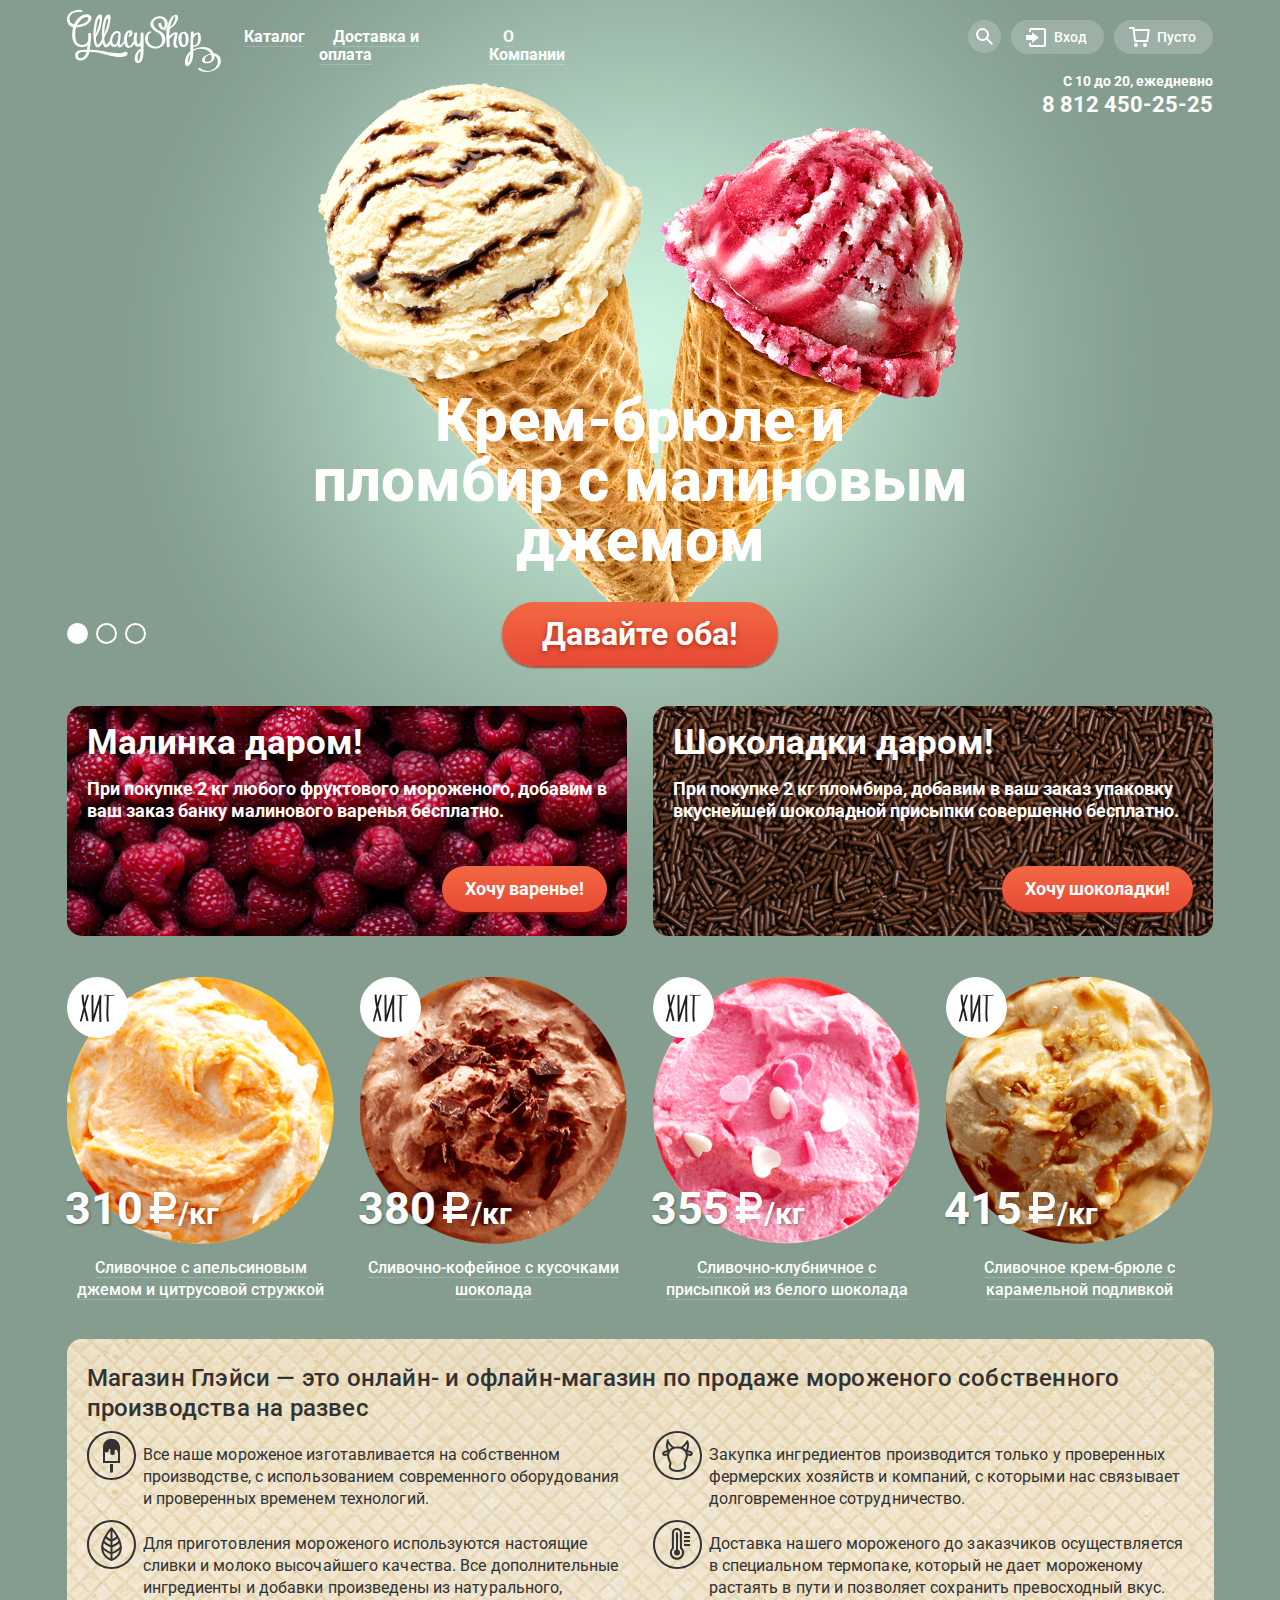
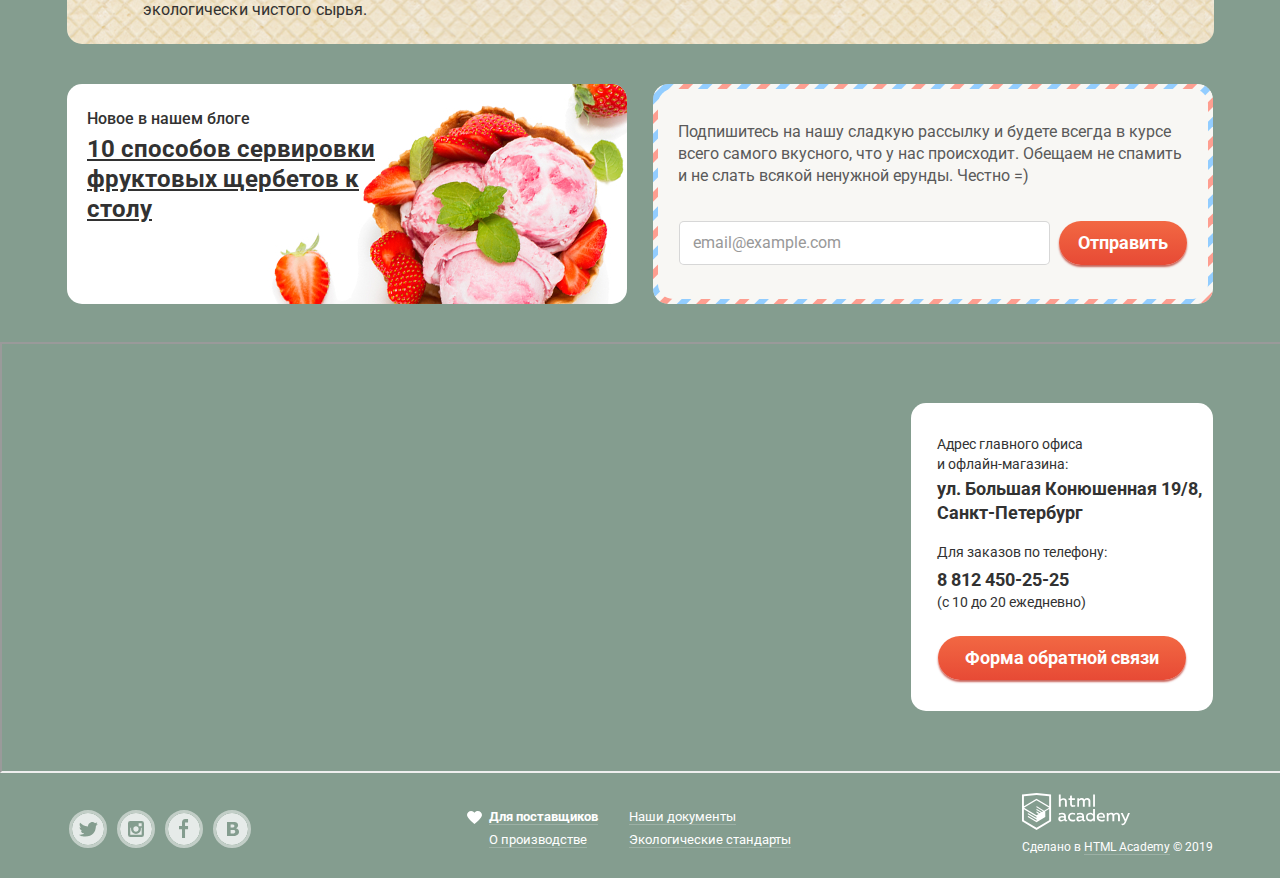
==== index.html @ 6ce92137 "Доработки" ====
<!DOCTYPE html>
<html lang="ru">

<head>
  <meta charset="utf-8">
  <title>HTML Academy: Глейси</title>
  <link href="https://fonts.googleapis.com/css?family=Roboto:400,500,700&display=swap&subset=cyrillic" rel="stylesheet">
  <link rel="stylesheet" href="css/normalize.css">
  <link rel="stylesheet" href="css/style.css">
</head>

<body>

  <div class="overlay visually-hidden"></div>

  <input class="visually-hidden" type="radio" id="product-1" name="toggle" checked>
  <input class="visually-hidden" type="radio" id="product-2" name="toggle">
  <input class="visually-hidden" type="radio" id="product-3" name="toggle">

  <div class="background-color-wrapper">
    <header class="header content-center">
      <nav class="navigation content-center">
        <div class="navigation-links-left">
          <a class="logo-link">
            <img src="img/svg/logo.svg" alt="Логотип магазина мороженого Глейси" class="logo" width="154" height="64">
          </a>
          <ul class="navigation-links">
            <li class="catalog-link">
              <a href="#" class="outer-navigation-link catalog-link-inner">Каталог</a>
              <ul class="dropdown-navigation">
                <li class="dropdown-navigation-link link-news"><a href="#">Новинки</a></li>
                <li class="dropdown-navigation-link"><a href="catalog.html">Сливочное</a></li>
                <li class="dropdown-navigation-link"><a href="#">Щербеты</a></li>
                <li class="dropdown-navigation-link"><a href="#">Фруктовый лед</a></li>
                <li class="dropdown-navigation-link"><a href="#">Мелорин</a></li>
              </ul>
            </li>
            <li>
              <a href="#" class="outer-navigation-link">Доставка и оплата</a>
            </li>
            <li>
              <a href="#" class="outer-navigation-link">О Компании</a>
            </li>
          </ul>
        </div>
        <div class="navigation-btns-right">
          <ul class="btns-right-list">
            <li class="navigation-btn-search">
              <a href="#" class="btn-search" aria-label="Поиск по сайту">
                <svg xmlns="http://www.w3.org/2000/svg" xmlns:xlink="http://www.w3.org/1999/xlink" width="17" height="17" viewBox="0 0 17 17"><path fill="#fff" d="M16.958 15.527L11.75 10.32A6.455 6.455 0 0 0 13 6.5 6.5 6.5 0 1 0 6.5 13a6.465 6.465 0 0 0 3.839-1.263l5.205 5.204 1.414-1.414zM6.5 11C4.019 11 2 8.981 2 6.5S4.019 2 6.5 2 11 4.019 11 6.5 8.981 11 6.5 11z"/></svg>
              </a>
              <!--  Форма поиска по сайту  -->
              <form action="#" method="get" class="search-form">
                <label class="visually-hidden" for="search">Форма поиска</label>
                <input class="input" type="search" name="search-input" id="search" placeholder="Крем-брюле">
              </form>
            </li>
            <li class="navigation-btn-login">
              <a href="#" class="btn-login">
                <svg xmlns="http://www.w3.org/2000/svg" xmlns:xlink="http://www.w3.org/1999/xlink" width="21" height="19" viewBox="0 0 21 19"><g fill="#000"><path d="M6 14.875L12.917 9.5 6 4.125v2.917H-.042v4.917H6z"/><path d="M18 0H5C3.9 0 3 .9 3 2v2h2V2h13v15H5v-2H3v2c0 1.1.9 2 2 2h13c1.1 0 2-.9 2-2V2c0-1.1-.9-2-2-2z"/></g></svg>
                Вход
              </a>
              <!--  Форма входа на сайт  -->
              <form action="#" method="post" class="login-form">
                <label class="visually-hidden" for="login">Логин</label>
                <input class="input" type="email" name="login-input" id="login" placeholder="email@example.com">
                <label class="visually-hidden" for="password">Пароль</label>
                <input class="input" type="password" name="password-input" id="password" placeholder="••••••••">
                <button type="submit" name="button" class="login-btn orange-btn">Войти</button>
                <p class="login-help-links">
                  <a href="#" class="login-link-underline">Забыли пароль?</a>
                  <a href="#" class="login-link-underline">Новая регистрация</a>
                </p>
              </form>
            </li>
            <li class="navigation-btn-basket">
              <a href="#" class="btn-basket" aria-label="Корзина">
                <svg class="basket-icon-empty" xmlns="http://www.w3.org/2000/svg" width="21" height="20" viewBox="0 0 21 20"><g fill="#FFF"><path d="M5.657 2.031L5.422 0H0v2h3.64l1.5 13h13.988l1.699-12.969H5.657zM17.372 13H6.922L5.888 4.031h12.66L17.372 13z"/><circle cx="6.984" cy="18" r="2"/><circle cx="15.984" cy="18" r="2"/></g></svg>
                <span class="basket-empty">Пусто</span>
              </a>
            </li>
          </ul>
        </div>
      </nav>

      <address class="contact-information">
        <span class="work-time">С 10 до 20, ежедневно</span>
        8 812 450-25-25
      </address>
    </header>

    <main>
      <section class="slider-wrapper content-center">
        <h1 class="visually-hidden">Магазин мороженого Глейси</h1>
        <div class="slider">
          <div class="slider-controls">
           <label class="slider-control" for="product-1">Первый</label>
           <label class="slider-control" for="product-2">Второй</label>
           <label class="slider-control" for="product-3">Третий</label>
         </div>
           <ul class="slider-list">
             <li class="slider-item slide" id="slide1">
               <h3 class="icecream-slide-title">
                 Крем-брюле и пломбир с малиновым джемом
               </h3>
               <a class="orange-btn btn-buy" href="#">Давайте оба!</a>
             </li>
             <li class="slider-item slide" id="slide2">
               <h3 class="icecream-slide-title">
                 Шоколадный пломбир и лимонный сорбет
               </h3>
               <a class="orange-btn btn-buy" href="#">Давайте оба!</a>
             </li>
             <li class="slider-item slide" id="slide3">
               <h3 class="icecream-slide-title">
                 Пломбир с помадкой и клубничный щербет
               </h3>
               <a class="orange-btn btn-buy" href="#">Давайте оба!</a>
             </li>
           </ul>
         </div>
      </section>

      <section class="actions content-center">
        <div class="left-action action">
          <h2>Малинка даром!</h2>
          <p>При покупке 2 кг любого фруктового мороженого,
            добавим в ваш заказ банку малинового варенья бесплатно.
          </p>
          <a href="#" class="action-btn orange-btn">Хочу варенье!</a>
        </div>
        <div class="right-action action">
          <h2>Шоколадки даром!</h2>
          <p>При покупке 2 кг пломбира, добавим в ваш заказ упаковку вкуснейшей
            шоколадной присыпки совершенно бесплатно.</p>
          <a href="#" class="action-btn orange-btn">Хочу шоколадки!</a>
        </div>
      </section>

      <section class="hits content-center">
        <ul class="icecream-list">
          <li class="icecream-item hit-item">
            <img class="icecream-img" src="img/icecream/ic_orange.png" alt="Сливочное с апельсиновым джемом" width="267" height="267">
            <p class="price-big">310<span class="weight-small">/кг</span></p>
            <h3 class="icecream-list-title">
              <a href="#" class="link-underline icecream-title">Сливочное с апельсиновым джемом и цитрусовой стружкой</a>
            </h3>
            <div class="icecream-background">
              <a href="#" class="fast-look-btn orange-btn">Быстрый просмотр</a>
            </div>
          </li>
          <li class="icecream-item hit-item">
            <img class="icecream-img" src="img/icecream/ic_coffee.png" alt="Сливочно-кофейное" width="267" height="267">
            <p class="price-big">380<span class="weight-small">/кг</span></p>
            <h3 class="icecream-list-title">
              <a href="#" class="link-underline">Сливочно-кофейное с кусочками шоколада</a>
            </h3>
            <div class="icecream-background">
              <a href="#" class="fast-look-btn orange-btn">Быстрый просмотр</a>
            </div>
          </li>
          <li class="icecream-item hit-item">
            <img class="icecream-img" src="img/icecream/ic_strawberry.png" alt="Сливочно-клубничное" width="267" height="267">
            <p class="price-big">355<span class="weight-small">/кг</span></p>
            <h3 class="icecream-list-title">
              <a href="#" class="link-underline">Сливочно-клубничное с присыпкой из белого шоколада</a>
            </h3>
            <div class="icecream-background">
              <a href="#" class="fast-look-btn orange-btn">Быстрый просмотр</a>
            </div>
          </li>
          <li class="icecream-item hit-item">
            <img class="icecream-img" src="img/icecream/ic_caramel.png" alt="Сливочное крем-брюле" width="267" height="267">
            <p class="price-big">415<span class="weight-small">/кг</span></p>
            <h3 class="icecream-list-title">
              <a href="#" class="link-underline">Сливочное крем-брюле с карамельной подливкой</a>
            </h3>
            <div class="icecream-background">
              <a href="#" class="fast-look-btn orange-btn">Быстрый просмотр</a>
            </div>
          </li>
        </ul>
      </section>

      <section class="advantages content-center">
        <h2>Магазин Глэйси — это онлайн- и офлайн-магазин по
          продаже мороженого собственного производства на развес</h2>
        <ul class="advantages-list">
          <li class="advantage-icecream">Все наше мороженое изготавливается на собственном производстве, с использованием
            современного оборудования и проверенных временем технологий.</li>
          <li class="advantage-nature">Для приготовления мороженого используются настоящие сливки и молоко высочайшего качества.
            Все дополнительные ингредиенты и добавки произведены из натурального, экологически чистого сырья. </li>
          <li class="advantage-farm">Закупка ингредиентов производится только у проверенных фермерских хозяйств и компаний,
            с которыми нас связывает долговременное сотрудничество.</li>
          <li class="advantage-temperature">Доставка нашего мороженого до заказчиков осуществляется в специальном термопаке,
            который не дает мороженому растаять в пути и позволяет сохранить превосходный вкус.</li>
        </ul>
      </section>

      <div class="article-and-subscription content-center">
        <article class="article-new">
          <h2>Новое в нашем блоге</h2>
          <a href="#">10 способов сервировки фруктовых щербетов к столу</a>
        </article>

        <div class="subscription">
          <div class="subscription-wrapper">
            <p class="subscription-title">Подпишитесь на нашу сладкую рассылку и будете всегда в курсе всего самого вкусного, что у нас происходит.
              Обещаем не спамить и не слать всякой ненужной ерунды. Честно =) </p>
            <form action="#" method="post" class="subscription-form">
              <p class="subscription-input-wrapper">
                <label class="visually-hidden" for="email">Электронная почта</label>
                <input class="input" type="email" name="email-input input" id="email" placeholder="email@example.com">
                <button name="button" type="submit" class="subscription-btn orange-btn">Отправить</button>
              </p>
            </form>
          </div>
        </div>
      </div>
      <section class="map">
        <h2 class="visually-hidden">Как до нас добраться</h2>
        <div class="map-information-container content-center">
          <div class="map-information-wrapper">
            <address class="map-information">
              <span class="information-small information information-adress-title">Адрес главного офиса и офлайн-магазина:</span>
              <span class="information-bold information information-adress">ул. Большая Конюшенная 19/8, Санкт-Петербург</span>
              <span class="information-small information information-tel-title">Для заказов по телефону:</span>
              <a href="tel:88124502525" class="information-bold information information-tel">8 812 450-25-25</a>
              <span class="information-small information information-time">(с 10 до 20 ежедневно)</span>
            </address>
            <a href="#" class="information-btn orange-btn">Форма обратной связи</a>
          </div>
        </div>
        <iframe class="yandex-map" src="https://yandex.ru/map-widget/v1/?um=constructor%3A80ac807979028182354029e43ac6c493e7bceb0fe5118b085505ba30254212d0&amp;source=constructor"></iframe>
      </section>
    </main>

    <footer class="content-center footer main-footer">
    <ul class="social-links">
      <li class="social-link-item">
        <a href="#" class="social-item" aria-label="Глейси в Твиттер">
        <svg xmlns="http://www.w3.org/2000/svg" width="32" height="32" viewBox="0 0 32 32"><path fill="#FFF" d="M16 0C7.164 0 0 7.164 0 16c0 8.837 7.164 16 16 16 8.837 0 16-7.163 16-16 0-8.836-7.163-16-16-16zm7.944 12.809c-.251 6.516-3.463 10.832-10.992 10.702h-.486c-.447 0-4.543-.443-5.344-1.823 2.479.19 4.247-.406 5.12-1.136-1.048-.289-2.923-.461-3.251-2.848.384.104.618.221 1.299.113-1.307-.824-2.758-1.519-2.679-3.643.311.317 1.164.518 1.46.457-.768-.233-2.149-3.244-.974-4.781 1.984 1.79 4.075 3.482 7.804 3.643.227-2.214 1.24-3.699 3.168-4.325 1.84-.479 3.255.26 3.901 1.138.737-.224 1.453-.466 2.193-.685-.004.833-.569 1.463-.935 1.709.747.165 1.423-.475 1.423-.475-.184.963-1.094 1.725-1.707 1.954z"/></svg>
      </a>
    </li>
      <li class="social-link-item">
        <a href="#" aria-label="Глейси в Инстаграм">
        <svg xmlns="http://www.w3.org/2000/svg" width="32" height="32" viewBox="0 0 32 32"><g fill="#FFF"><path d="M20.916 16a4.938 4.938 0 1 1-9.877 0c0-.394.051-.773.138-1.14h-.897v6.838h11.396V14.86h-.897c.086.367.137.746.137 1.14z"/><path d="M15.978 18.659c1.466 0 2.659-1.193 2.659-2.659s-1.193-2.659-2.659-2.659c-1.466 0-2.659 1.193-2.659 2.659s1.192 2.659 2.659 2.659zM18.637 10.302h3.039v3.039h-3.039z"/><path d="M16 0C7.164 0 0 7.164 0 16c0 8.837 7.164 16 16 16 8.837 0 16-7.163 16-16 0-8.836-7.163-16-16-16zm7.955 21.698a2.285 2.285 0 0 1-2.279 2.279H10.279A2.285 2.285 0 0 1 8 21.698V10.302a2.286 2.286 0 0 1 2.279-2.279h11.396a2.286 2.286 0 0 1 2.279 2.279v11.396z"/></g></svg>
      </a>
    </li>
      <li class="social-link-item">
        <a href="#" aria-label="Глейси в Фейсбук">
        <svg xmlns="http://www.w3.org/2000/svg" width="32" height="32" viewBox="0 0 32 32"><path fill="#FFF" d="M16 0C7.164 0 0 7.163 0 16s7.164 16 16 16c8.837 0 16-7.164 16-16S24.837 0 16 0zm4.062 9.455h-3.021v3.444h3.021v3.445h-3.021v8.61H14.02v-8.61H11v-3.445h3.021V9.455c0-1.902 1.353-3.445 3.021-3.445h3.021v3.445z"/></svg>
      </a>
    </li>
      <li class="social-link-item">
        <a href="#" aria-label="Глейси во Вконтакте">
        <svg xmlns="http://www.w3.org/2000/svg" width="32" height="32" viewBox="0 0 32 32"><g fill="#FFF"><path d="M16.637 14.495c.402-.019.719-.082.951-.188.326-.145.54-.33.641-.559.101-.229.15-.496.15-.797 0-.232-.058-.465-.174-.697-.116-.232-.322-.405-.617-.517-.264-.1-.592-.155-.984-.165a76.242 76.242 0 0 0-1.652-.014h-.339v2.965h.565c.571 0 1.057-.009 1.459-.028zM18.118 17.084c-.282-.081-.672-.125-1.166-.132a127.97 127.97 0 0 0-1.55-.009h-.79v3.493h.264c1.014 0 1.74-.003 2.18-.009a3.2 3.2 0 0 0 1.212-.245c.377-.157.633-.364.774-.625s.214-.562.214-.9c0-.446-.088-.788-.261-1.03-.17-.241-.464-.423-.877-.543z"/><path d="M16 0C7.164 0 0 7.164 0 16c0 8.837 7.164 16 16 16 8.837 0 16-7.163 16-16 0-8.836-7.163-16-16-16zm6.602 20.531a3.73 3.73 0 0 1-1.124 1.327c-.552.415-1.161.71-1.823.886s-1.501.264-2.519.264h-6.121V8.987h5.443c1.13 0 1.957.038 2.48.113a5.126 5.126 0 0 1 1.561.5c.533.27.929.632 1.189 1.087.26.455.392.975.392 1.558 0 .678-.179 1.278-.536 1.795-.358.518-.863.92-1.517 1.208v.075c.917.182 1.642.559 2.179 1.13.537.571.807 1.325.807 2.261 0 .678-.138 1.283-.411 1.817z"/></g></svg>
      </a>
    </li>
    </ul>
    <div class="important-links">
      <ul class="important-links-left">
        <li class="heart">
          <a href="#" class="link-bold link-underline">Для поставщиков</a>
        </li>
        <li>
          <a href="#" class="link-underline">О производстве</a>
        </li>
      </ul>
      <ul class="important-links-right">
        <li>
          <a href="#" class="link-underline">Наши документы</a>
        </li>
        <li>
          <a href="#" class="link-underline">Экологические стандарты</a>
        </li>
      </ul>
    </div>
    <p class="copiright">
      <a href="https://htmlacademy.ru/intensive/htmlcss" aria-label="Интенсив HTML и CSS, уровень 1">
        <svg class="htmlacademy-logo" id="Layer_1" data-name="Layer 1" width="108" height="39" xmlns="http://www.w3.org/2000/svg" viewBox="0 0 108.08 36.85"><title>logo-htmlacademy-small1</title><path d="M44.61,26.88a2,2,0,0,0,.55-0.1v1.33a3.25,3.25,0,0,1-1.18.21,1.67,1.67,0,0,1-1.67-1,4.84,4.84,0,0,1-3.14,1.08c-1.51,0-2.91-.83-2.91-2.55,0-2.13,2-2.79,3.71-2.79a11.08,11.08,0,0,1,2.17.25v-0.3c0-1-.76-1.77-2.19-1.77a7.42,7.42,0,0,0-3,.64v-1.7a10.21,10.21,0,0,1,3.19-.55c2.36,0,3.81,1.12,3.81,3.65v3a0.54,0.54,0,0,0,.49.59h0.17Zm-6.44-1.13A1.35,1.35,0,0,0,39.63,27h0.11a3.39,3.39,0,0,0,2.41-1V24.58a9.72,9.72,0,0,0-1.81-.21c-1,0-2.16.33-2.16,1.38h0Zm12.36-6.11a5,5,0,0,1,2.57.64V22a4.08,4.08,0,0,0-2.3-.7,2.75,2.75,0,1,0,0,5.49,5,5,0,0,0,2.43-.64v1.71a6.27,6.27,0,0,1-2.76.57A4.21,4.21,0,0,1,46,24.51q0-.21,0-0.41a4.32,4.32,0,0,1,4.18-4.46h0.38Zm12.17,7.24a2,2,0,0,0,.55-0.1v1.33a3.25,3.25,0,0,1-1.18.21,1.67,1.67,0,0,1-1.67-1,4.84,4.84,0,0,1-3.14,1.08c-1.51,0-2.91-.83-2.91-2.55,0-2.13,2-2.79,3.71-2.79a11.08,11.08,0,0,1,2.17.25v-0.3c0-1-.76-1.77-2.19-1.77a7.42,7.42,0,0,0-3,.64v-1.7a10.21,10.21,0,0,1,3.19-.55c2.36,0,3.81,1.12,3.81,3.65v3a0.54,0.54,0,0,0,.49.59h0.17Zm-6.44-1.13A1.35,1.35,0,0,0,57.73,27h0.11a3.39,3.39,0,0,0,2.41-1V24.58a9.72,9.72,0,0,0-1.81-.21c-1.06,0-2.16.33-2.16,1.38h0ZM73,16V28.2H71.35V26.88a3.88,3.88,0,0,1-3.19,1.54,4.4,4.4,0,0,1,0-8.78,3.81,3.81,0,0,1,3,1.3V16H73Zm-4.53,5.22a2.76,2.76,0,1,0,0,5.52A2.86,2.86,0,0,0,71.15,25V23A2.91,2.91,0,0,0,68.49,21.27ZM79,19.64c3.31,0,4.46,2.68,3.92,5.09H76.7c0.21,1.5,1.67,2.11,3.19,2.11a6.11,6.11,0,0,0,2.64-.59v1.6a7.14,7.14,0,0,1-3,.57C77,28.42,74.78,27,74.78,24a4.18,4.18,0,0,1,4-4.39H79Zm0.09,1.54a2.28,2.28,0,0,0-2.44,2.1v0.06H81.3A2,2,0,0,0,79.13,21.18Zm5.73,7V19.87h1.65v1a3.81,3.81,0,0,1,2.78-1.27A2.86,2.86,0,0,1,91.89,21a4.12,4.12,0,0,1,2.91-1.33A3.06,3.06,0,0,1,98,23V28.2h-1.9V23.05a1.59,1.59,0,0,0-1.42-1.75H94.42a2.8,2.8,0,0,0-2.07,1.12V28.2h-1.9V23.05A1.59,1.59,0,0,0,89,21.31H88.8a3,3,0,0,0-2.21,1.29v5.63H84.86Zm21.31-8.33h1.9l-3.91,9.46c-0.9,2.17-2.09,2.86-3.35,2.86a4.76,4.76,0,0,1-1.1-.14V30.46a2.86,2.86,0,0,0,.85.12c0.9,0,1.58-.64,2.07-1.9l0.17-.42-4-8.4h2l2.86,6.29ZM38.73,1.46V6.22a3.81,3.81,0,0,1,2.7-1.14,3.25,3.25,0,0,1,3.44,3.4v5.15H43V8.72a1.81,1.81,0,0,0-1.61-2h-0.3a2.93,2.93,0,0,0-2.32,1.39v5.52h-1.9V1.46h1.9ZM49.94,2.31v3h3V6.91h-3v3.81c0,1.1.5,1.46,1.58,1.46a4.49,4.49,0,0,0,1.69-.33v1.6A6.8,6.8,0,0,1,51,13.8a2.55,2.55,0,0,1-2.86-2.74V6.89H46.58V5.26h1.5V2.74Zm5.4,11.31V5.28H57v1A3.81,3.81,0,0,1,59.77,5a2.86,2.86,0,0,1,2.6,1.33A4.12,4.12,0,0,1,65.28,5,3.06,3.06,0,0,1,68.44,8.4v5.21h-1.9V8.46a1.59,1.59,0,0,0-1.42-1.75H64.89a2.8,2.8,0,0,0-2.07,1.12v5.78h-1.9V8.46A1.59,1.59,0,0,0,59.5,6.71H59.27A3,3,0,0,0,57.06,8v5.63H55.34ZM71.17,1.45H73V13.6H71.17V1.45ZM14.71,0H14.55L0,1.54V28.21l14.55,8.66,14.55-8.66V1.54Zm12.5,27.1L14.55,34.64,1.9,27.12V16.18l12.59,7.5V25L5.86,19.9v1.31l8.68,5.21v1.39L5.87,22.65V24l8.68,5.21,8.75-5.24V18.31L27.2,16V27.12Zm0-12.53-3.48,2-1.6,1L14.51,13v1.31L21,18.23H21l-0.14.09-1,.54-5.37-3.2V17l4.24,2.52-1,.67-3.2-1.9v1.31l2.1,1.24L14.5,22.1,2,14.65,14.51,7.11Zm0-1.32L14.49,5.76,1.91,13.25v-10L14.56,1.92,27.21,3.25v10h0Z" transform="translate(0 -0.02)" fill="#fff"/></svg>
      </a>
      <b class="copiright-text">Сделано в <a href="https://htmlacademy.ru/intensive/htmlcss" class="link-underline">HTML Academy</a> © 2019</b>
    </p>
  </footer>
    <form action="#" method="post" class="feedback-form visually-hidden">
    <b class="feedback-title">Мы обязательно вам ответим!</b>
    <button type="button" name="button" class="close-btn feedback-close-btn">
      <svg xmlns="http://www.w3.org/2000/svg" width="18" height="17" viewBox="0 0 18 17"><path fill="#231F20" d="M17.454 1.46L16.04.046 9 7.086 1.96.046.546 1.46l7.04 7.04-7.04 7.04 1.414 1.414L9 9.914l7.04 7.04 1.414-1.414-7.04-7.04z"/></svg>
    </button>
    <p class="feedback-name">
      <label for="name-last-name" class="visually-hidden">Имя и Фамилия</label>
      <input type="text" name="name-last-name-input" id="name-last-name" placeholder="Имя Фамилия">
    </p>
    <p class="feedback-email">
      <label for="email-comment" class="visually-hidden">Электронная почта</label>
      <input type="email" name="email-comment-input" id="email-comment" placeholder="email@example.com">
    </p>
    <p class="feedback-comment">
      <label class="visually-hidden" for="comment">Ваш отзыв</label>
      <textarea name="comment-input" id="comment" placeholder="В свободной форме"></textarea>
    </p>
    <button type="submit" name="button" class="feedback-btn orange-btn">Отправить</button>
  </form>
</div>

  <script src="js/script.js"></script>
</body>

</html>
---- css/style.css ----
@-webkit-keyframes show-form {
  0% {
    -webkit-transform: translateY(-2000px);
            transform: translateY(-2000px);
  }

  70% {
    -webkit-transform: translateY(30px) scale(0.5);
            transform: translateY(30px) scale(0.5);
  }

  90% {
    -webkit-transform: translateY(-10px) scale(0.9);
            transform: translateY(-10px) scale(0.9);
  }

  100% {
    -webkit-transform: translateY(0) scale(1);
            transform: translateY(0) scale(1);
  }
}

@keyframes show-form {
  0% {
    -webkit-transform: translateY(-2000px);
            transform: translateY(-2000px);
  }

  70% {
    -webkit-transform: translateY(30px) scale(0.5);
            transform: translateY(30px) scale(0.5);
  }

  90% {
    -webkit-transform: translateY(-10px) scale(0.9);
            transform: translateY(-10px) scale(0.9);
  }

  100% {
    -webkit-transform: translateY(0) scale(1);
            transform: translateY(0) scale(1);
  }
}

@-webkit-keyframes shake {
  0%,
  100% {
    -webkit-transform: translateX(0);
            transform: translateX(0);
  }

  10%,
  30%,
  50%,
  70%,
  90% {
    -webkit-transform: translateX(-10px);
            transform: translateX(-10px);
  }

  20%,
  40%,
  60%,
  80% {
    -webkit-transform: translateX(10px);
            transform: translateX(10px);
  }
}

@keyframes shake {
  0%,
  100% {
    -webkit-transform: translateX(0);
            transform: translateX(0);
  }

  10%,
  30%,
  50%,
  70%,
  90% {
    -webkit-transform: translateX(-10px);
            transform: translateX(-10px);
  }

  20%,
  40%,
  60%,
  80% {
    -webkit-transform: translateX(10px);
            transform: translateX(10px);
  }
}

body {
  margin: 0;
  padding: 0;

  font-family: "Roboto", Arial, sans-serif;
  font-size: 24px;
  font-weight: 400;
  color: #ffffff;

  margin: 0 auto;

   min-width: 1146px;
}


a {
  text-decoration: none;
}

.visually-hidden {
  position: absolute;
  clip: rect(0 0 0 0);
  width: 1px;
  height: 1px;
  margin: -1px;
}

.show {
  display: block;
}

.content-center {
  max-width: 1146px;
  margin: 0 auto;
}

.input {
  display: block;
  margin: 0 auto;

  padding-top: 12px;
  padding-bottom: 12px;

  border-radius: 5px;
  border: 1px solid #d3d3d2;
  background-color: #ffffff;
}

.overlay {
  position: fixed;
  width: 100%;
  height: 100%;
  top: 0;
  left: 0;
  right: 0;
  bottom: 0;
  background-color: rgba(0,0,0,0.3);
  z-index: 2;
  cursor: pointer;
}

/* Навигация */

.header {
  position: absolute;
  left: 50%;
  margin-left: -573px;
  width: 1146px;
  z-index: 2;
}

.navigation {
  font-size: 16px;
  font-weight: 700;
  line-height: 18px;

  display: -webkit-box;

  display: -ms-flexbox;

  display: flex;
  -webkit-box-orient: horizontal;
  -webkit-box-direction: normal;
      -ms-flex-direction: row;
          flex-direction: row;
  -webkit-box-align: center;
      -ms-flex-align: center;
          align-items: center;
  -webkit-box-pack: justify;
      -ms-flex-pack: justify;
          justify-content: space-between;
}

.logo-link {
  margin-bottom: 6px;
}

.navigation-links-left {
  display: -webkit-box;
  display: -ms-flexbox;
  display: flex;
  -webkit-box-align: center;
      -ms-flex-align: center;
          align-items: center;
  margin-top: -15px;
}

.navigation-links,
.dropdown-navigation {
  list-style: none;
  -webkit-box-sizing: border-box;
          box-sizing: border-box;
}

.navigation-links {
  display: -webkit-box;
  display: -ms-flexbox;
  display: flex;
  -webkit-box-pack: justify;
      -ms-flex-pack: justify;
          justify-content: space-between;
  width: 387px;
  padding-left: 9px;

  /* padding-top: 3px; */
}

.catalog-link {
  padding-bottom: 13px;
}

.navigation-btns-right {
  padding-bottom: 11px;
}

.btns-right-list {
  list-style: none;
  display: -webkit-box;
  display: -ms-flexbox;
  display: flex;
  -webkit-box-pack: justify;
      -ms-flex-pack: justify;
          justify-content: space-between;
  width: 245px;

  padding-top: 4px;
}

/* список навигационных кнопок справа в каталоге */

.navigation-btns-right .inner-right-list {
  width: 263px;
}

.outer-navigation-link {
  color: #ffffff;
  border-bottom: 1px solid rgba(255,255,255, 0.2);

  margin: 0 14px;
}

.outer-navigation-link:hover:not(.on-page-link),
.outer-navigation-link:focus:not(.on-page-link) {
  color: #323232;
  background-color: #f7f6f3;
  border-radius: 16px;
  padding: 6px 14px;
  margin: 0;
}

.outer-navigation-link:active,
.outer-navigation-link:active {
  color: #323232;
  border-radius: 16px;

  -webkit-box-shadow: inset 0 2px 1px #696969;

          box-shadow: inset 0 2px 1px #696969;
  background-color: #ededed;
  background-color: #f8f7f4;
}

/* Выпадающее меню */


/* focus для a11y */

.catalog-link:focus ~ .dropdown-navigation,
.catalog-link:hover ~ .dropdown-navigation {
    display: block;
    z-index: 3;
}

.catalog-link-inner:focus ~ .dropdown-navigation,
.catalog-link-inner:hover ~ .dropdown-navigation {
    display: block;
    z-index: 3;
}

.dropdown-navigation {
  position: absolute;
  display: none;

  padding: 0;
  width: 143px;
  -webkit-box-shadow: 0 20px 20px rgba(0, 0, 0, 0.4);
          box-shadow: 0 20px 20px rgba(0, 0, 0, 0.4);
  background-color: #f8f7f4;
  border-radius: 5px;

  left: 157px;
  top: 60px;
  padding-top: 6px;
  padding-bottom: 9px;

  z-index: 1;
}

.dropdown-navigation a {
  color: #323232;
  font-size: 14px;
  font-weight: 400;
  line-height: 16px;

  padding-left: 20px;
  padding-top: 5px;
  padding-bottom: 5px;

  display: block;
}

.link-news a {
  font-weight: 700;
  position: relative;

  margin-bottom: 11px;
}

.link-news::after {
  position: absolute;

  content: "";
  background-image: url("../img/dropdown-line.png");
  background-repeat: no-repeat;
  height: 2px;
  width: 128px;
  top: 37px;
  left: 6px;
}

.dropdown-navigation li:not(:first-child) {
  margin-top: 5px;
}

.dropdown-navigation-link:hover,
.dropdown-navigation-link:focus {
  background-color: #fbded7;
  display: block;
}

.dropdown-navigation a:active,
.dropdown-navigation a:active {
  background-color: #f6b5a5;
  display: block;
}

.link-current {
  color: #323232;
  background-color: #d07058;

  display: block;
}

.btn-search {
  width: 33px;
  height: 33px;

  border-radius: 50%;
  background-color: rgba(255,255,255, 0.2);

  display: -webkit-box;

  display: -ms-flexbox;

  display: flex;
  -webkit-box-pack: center;
      -ms-flex-pack: center;
          justify-content: center;
  -webkit-box-align: center;
      -ms-flex-align: center;
          align-items: center;
}

.catalog-link:hover .dropdown-navigation {
  display: block;
}

/* форма поиска  */

.search-form {
  width: 341px;
  -webkit-box-shadow: 0 20px 20px rgba(0, 0, 0, 0.4);
          box-shadow: 0 20px 20px rgba(0, 0, 0, 0.4);
  background-color: #f8f7f4;

  position: absolute;
  top: 59px;
  right: 213px;

  border-radius: 5px;
  padding-top: 20px;
  padding-bottom: 20px;
  z-index: 1;

  display: none;
}

/* focus для a11y */

.navigation-btn-search:hover .search-form {
  display: block;
}

.btn-search:focus ~ .search-form {
  display: block;
}

.search-form input {
  width: 287px;
  padding-left: 10px;
  padding-right: 10px;
}

.btn-login,
.btn-basket {
  font-size: 14px;
  font-weight: 500;
  line-height: 16px;

  display: -webkit-box;

  display: -ms-flexbox;

  display: flex;
  -webkit-box-pack: justify;
      -ms-flex-pack: justify;
          justify-content: space-between;
  -webkit-box-align: center;
      -ms-flex-align: center;
          align-items: center;

  position: relative;
  padding: 9px 17px 9px 43px;
}

.btn-search:hover,
.btn-search:focus,
.btn-login:hover,
.btn-login:focus {
  background-color: #f8f7f4;
  color: #323232;
}

.btn-search:hover path,
.btn-login:hover path,
.btn-search:focus path,
.btn-login:focus path {
  fill: #000000;
}

.btn-login {
  color: #ffffff;
  border-radius: 20px;
  background-color: rgba(255,255,255, 0.2);
}

.btn-login svg path {
  fill: #ffffff;
}

.btn-login svg,
.btn-basket svg {
  position: absolute;
  left: 15px;
}

.navigation-btn-login {
  padding-bottom: 25px;
}

/* форма входа */

.login-form {
  width: 277px;
  -webkit-box-shadow: 0 20px 20px rgba(0, 0, 0, 0.4);
          box-shadow: 0 20px 20px rgba(0, 0, 0, 0.4);
  background-color: #f8f7f4;

  position: absolute;
  z-index: 1;
  top: 59px;
  right: 109px;
  padding-bottom: 8px;

  border-radius: 5px;

  display: -webkit-box;

  display: -ms-flexbox;

  display: flex;
  -webkit-box-orient: vertical;
  -webkit-box-direction: normal;
      -ms-flex-direction: column;
          flex-direction: column;

  display: none;
}


/* focus для a11y */

.navigation-btn-login:hover .login-form {
  display: -webkit-box;
  display: -ms-flexbox;
  display: flex;
}

.btn-login:focus ~ .login-form {
  display: -webkit-box;
  display: -ms-flexbox;
  display: flex;
}

.login-form input {
  width: 209px;
  margin-top: 21px;
  padding-left: 15px;
  padding-right: 15px;
}

.login-btn {
  color: #fefefe;
  font-size: 18px;
  font-weight: 700;
  line-height: 24px;

  -ms-flex-item-align: start;

      align-self: flex-start;
  margin-left: 16px;
  padding: 10px 26px;
  margin-top: 18px;
}

.login-help-links {
  -ms-flex-item-align: end;
      align-self: flex-end;
  display: -webkit-box;
  display: -ms-flexbox;
  display: flex;
  -webkit-box-orient: vertical;
  -webkit-box-direction: normal;
      -ms-flex-direction: column;
          flex-direction: column;
  margin-top: -45px;
  margin-right: 20px;
}

.login-help-links a {
  color: #323232;
  font-size: 13px;
  font-weight: 400;
  /* line-height: 24px; */
  padding-top: 3px;

  border-bottom: 1px solid rgba(0, 0, 0, 0.3);
}

.login-link-underline:focus,
.login-link-underline:hover,
.login-link-underline:active {
  color: #e84d37;
  border-bottom: 1px solid rgba(232, 77, 55, 0.3);
}

.btn-basket {
  color: #ffffff;
  border-radius: 20px;
  background-color: rgba(255,255,255, 0.2);
}

.inner-body .btn-basket {
  background-color: #f8f7f4;
  color: #323232;;
}


/*  список товара в корзине  */

.basket-list {
  width: 540px;
  -webkit-box-shadow: 0 20px 20px rgba(0, 0, 0, 0.4);
          box-shadow: 0 20px 20px rgba(0, 0, 0, 0.4);
  background-color: #f8f7f4;
  position: absolute;

  top: 59px;
  right: 0;
  padding-bottom: 5px;

  border-radius: 5px;

  z-index: 1;

  display: none;
}

/* появление списка товаров в корзине */

.navigation-btn-basket:hover .basket-list,
.navigation-btn-basket:focus .basket-list {
  display: block;
}

/* a11y */

.btn-basket:hover ~ .basket-list,
.btn-basket:focus ~ .basket-list {
  display: block;
}

.basket-list-table {
  padding-top: 2px;
}

.table-string {
  display: -webkit-box;
  display: -ms-flexbox;
  display: flex;
  -webkit-box-orient: horizontal;
  -webkit-box-direction: normal;
      -ms-flex-direction: row;
          flex-direction: row;
  /* align-items: center; */

  padding-top: 14px;
}

.table-close-btn-sting {
  padding-top: 9px;
}

.table-close-btn {
  border: none;
  background: none;
  padding: 0;
  margin-left: 13px;
}

.icecream-mini-string {
  padding-top: 2px;
  padding-left: 3px;
}

.icecream-mini {
  padding-left: 10px;
}

.item-title,
.item-price,
.total-price {
  color: #323232;
  font-size: 13px;
  font-weight: 400;
  line-height: 16px;
}

.item-title {
  width: 220px;
  padding-left: 12px;
  padding-top: 10px;
}

.item-price {
  padding-left: 25px;
  padding-top: 10px;
}

.total-price {
  padding-left: 28px;
  padding-top: 10px;
}

.small-price {
  color: #999999;
}

.total-sum {
  display: -webkit-box;
  display: -ms-flexbox;
  display: flex;
  -webkit-box-orient: vertical;
  -webkit-box-direction: normal;
      -ms-flex-direction: column;
          flex-direction: column;
  -webkit-box-align: end;
      -ms-flex-align: end;
          align-items: flex-end;
  padding-right: 15px;
  padding-top: 12px;
  padding-bottom: 1px;
}

.total {
  color: #323232;
  font-size: 15px;
  font-weight: 700;
  line-height: 18px;
}

.basket-buy-btn {
  color: #fefefe;
  font-size: 18px;
  font-weight: 700;
  line-height: 24px;

  padding: 10px 15px;
  margin-top: 13px;
}

/* конец навигации */

.contact-information {
  font-size: 22px;
  font-weight: 700;
  line-height: 24px;

  font-style: normal;

  display: -webkit-box;

  display: -ms-flexbox;

  display: flex;
  -webkit-box-orient: vertical;
  -webkit-box-direction: normal;
      -ms-flex-direction: column;
          flex-direction: column;
  -webkit-box-align: end;
      -ms-flex-align: end;
          align-items: flex-end;

  position: absolute;
  right: 0;
  top: 69px;
}

.work-time {
  font-size: 14px;
  font-weight: 700;
  line-height: 16px;

  padding-top: 4px;
  padding-bottom: 4px;
}

/* слайдер */

.background-color-wrapper {
  background-color: #849d8f;
  background-image: url("../img/icecream/big_icecream_first.png");
  background-repeat: no-repeat;
  background-position: center top;
  z-index: 1;

  -webkit-transition: background-image 0.5s ease, background-color 0.5s ease;

  -o-transition: background-image 0.5s ease, background-color 0.5s ease;

  transition: background-image 0.5s ease, background-color 0.5s ease;
}

.slider-wrapper::before,
.slider-wrapper::after {
  content: "";

  visibility: hidden;
}

.slider-wrapper::before {
  background-image: url("../img/icecream/big_icecream_second.png");
}

.slider-wrapper::after {
  background-image: url("../img/icecream/big_icecream_third.png");
}

.slider {
  position: relative;

  padding-top: 321px;

  text-align: center;
  color: #ffffff;
}

.slider-list {
  margin: 0;
  padding: 0;

  list-style: none;
}

.slide {
  display: none;
}

.slider-controls {
  position: absolute;
  bottom: 62px;
  left: 0;
  z-index: 20;

  font-size: 0;
}

.slider-control {
  display: inline-block;
  width: 17px;
  height: 17px;
  margin-right: 8px;

  vertical-align: top;

  background-color: transparent;
  border: 2px solid #ffffff;
  border-radius: 50%;
  cursor: pointer;
}

.slider-control:hover,
.slider-control:focus {
  background-color: rgba(248, 247, 244, 0.4);
}

#product-1:checked ~ .background-color-wrapper label[for="product-1"],
#product-2:checked ~ .background-color-wrapper label[for="product-2"],
#product-3:checked ~ .background-color-wrapper label[for="product-3"] {
  background-color: #ffffff;
}

#product-1:checked ~ .background-color-wrapper #slide1,
#product-2:checked ~ .background-color-wrapper #slide2,
#product-3:checked ~ .background-color-wrapper #slide3 {
  display: block;
}

#product-1:checked ~ .background-color-wrapper {
  background-color: #849d8f;
  background-image: url("../img/icecream/big_icecream_first.png");
}

#product-2:checked ~ .background-color-wrapper {
  background-color: #8996a6;
  background-image: url("../img/icecream/big_icecream_second.png");
}

#product-3:checked ~  .background-color-wrapper {
  background-color: #9d8b84;
  background-image: url("../img/icecream/big_icecream_third.png");
}

.icecream-slide-title {
  font-size: 60px;
  font-weight: 800;
  line-height: 60px;

  margin: 0 auto;
  margin-bottom: 31px;
  margin-top: 70px;

  width: 670px;
}

.orange-btn {
  color: #ffffff;

  border-radius: 35px;
  border: none;
  -webkit-box-shadow: 0 2px 2px rgba(172, 16, 0, 0.64);
          box-shadow: 0 2px 2px rgba(172, 16, 0, 0.64);
  background: #f26843;
  background: -o-linear-gradient(top, #f26843 0%, #e74a35 100%);
  background: -webkit-gradient(linear, left top, left bottom, from(#f26843), to(#e74a35));
  background: linear-gradient(to bottom, #f26843 0%, #e74a35 100%);
}

.orange-btn:focus,
.orange-btn:hover {
  background: -o-linear-gradient(top, #f58669 0%, #ec6f5e 100%);
  background: -webkit-gradient(linear, left top, left bottom, from(#f58669), to(#ec6f5e));
  background: linear-gradient(to bottom, #f58669 0%, #ec6f5e 100%);
  -webkit-box-shadow: 0 2px 2px rgba(172, 16, 0, 1);
          box-shadow: 0 2px 2px rgba(172, 16, 0, 1);
}

.orange-btn:active {
  background: -o-linear-gradient(top, #d84732 0%, #e1613e 100%);
  background: -webkit-gradient(linear, left top, left bottom, from(#d84732), to(#e1613e));
  background: linear-gradient(to bottom, #d84732 0%, #e1613e 100%);
  -webkit-box-shadow: inset 0 2px 2px rgba(172, 16, 0, 1);
          box-shadow: inset 0 2px 2px rgba(172, 16, 0, 1);
}

.btn-buy {
  display: inline-block;

  font-size: 32px;
  font-weight: 700;
  line-height: 44px;
  text-shadow: 0 2px 5px rgba(160, 32, 11, 0.76);

  padding: 10px 40px;
  margin-bottom: 40px;
}


/* акции */

.actions {
  display: -webkit-box;
  display: -ms-flexbox;
  display: flex;
  -webkit-box-pack: justify;
      -ms-flex-pack: justify;
          justify-content: space-between;
  -ms-flex-wrap: wrap;
      flex-wrap: wrap;

}

.actions h2 {
  font-size: 35px;
  font-weight: 700;
  line-height: 41px;

  margin: 0;
}

.actions p {
  font-size: 18px;
  font-weight: 700;
  line-height: 22px;

  margin: 0;
  padding-top: 15px;
}

.action {
  width: 560px;
  padding: 16px 20px;
  -webkit-box-sizing: border-box;
          box-sizing: border-box;

  display: -webkit-box;

  display: -ms-flexbox;

  display: flex;
  -webkit-box-orient: vertical;
  -webkit-box-direction: normal;
      -ms-flex-direction: column;
          flex-direction: column;

  border-radius: 15px;
}


.left-action {
  background-image: url(../img/raspberry_bg.png);
  background-color: #4f0a21;
  background-repeat: no-repeat;
  background-size: cover;
}

.right-action {
  background-image: url(../img/chocolate_bg.png);
  background-color: #492817;
  background-repeat: no-repeat;
  background-size: cover;
}

.action-btn {
  font-size: 18px;
  font-weight: 700;
  line-height: 24px;

  -ms-flex-item-align: end;

      align-self: flex-end;

  padding: 11px 23px;
  margin-top: 44px;
  margin-bottom: 8px;
}

/* хиты */

.hits {
  margin-top: 3px;
}

.icecream-list {
  list-style: none;
  margin: 0;
  padding: 0;

  display: -webkit-box;

  display: -ms-flexbox;

  display: flex;
  -ms-flex-wrap: wrap;
      flex-wrap: wrap;
  text-align: center;
  position: relative;
  -webkit-box-pack: justify;
      -ms-flex-pack: justify;
          justify-content: space-between;
}

.icecream-item {
  width: 267px;
  position: relative;

  margin-top: 38px;
}

.hit-item::before {
  position: absolute;
  content:"";
  width: 62px;
  height:62px;

  background-image: url("../img/svg/hit.svg");
  background-repeat: no-repeat;
}

.hit-item:hover::before {
  z-index: 30;
}

.icecream-list-title {
  font-size: 16px;
  font-weight: 500;
  line-height: 22px;

  margin: 0;
  padding-top: 8px;

  padding-left: 5px;
  padding-right: 5px;
}

.price-big {
  font-size: 45px;
  font-weight: 700;
  line-height: 45px;

  text-shadow: 1px 1px 3px rgba(49, 50, 53, 0.5);
  color: #ffffff;

  position: absolute;
  bottom: 65px;
  margin: 0;
  left: -2px;
}

.inner-list .price-big {
  bottom: 64px;
  left: -2px;
}

.weight-small {
  font-size: 30px;
  position: relative;
  padding-left: 35px;
}

.weight-small::before {
  position: absolute;
  content: "";
  background-image: url("../img/svg/ruble.svg");
  width: 31px;
  height: 36px;
  top: -6px;
  left: 5px;
}

/* Преимущества */

.advantages {
  max-width: 1107px;

  background-image: url("../img/waffle_bg.jpg");
  background-color: #e9dabf;
  background-repeat: no-repeat;
  background-size: cover;
  border-radius: 15px;

  padding-top: 24px;
  padding-left: 20px;
  padding-right: 20px;
  margin-top: 38px;
}

.advantages h2 {
  color: #323232;
  font-size: 24px;
  font-weight: 500;
  line-height: 30px;

  margin: 0;
  letter-spacing: 0.2px;
}

.advantages-list {
  list-style: none;

  color: #323232;
  font-size: 16px;
  font-weight: 400;
  line-height: 22px;

  margin: 0;
  padding: 0;

  display: -webkit-box;

  display: -ms-flexbox;

  display: flex;
  -webkit-box-orient: horizontal;
  -webkit-box-direction: normal;
      -ms-flex-direction: row;
          flex-direction: row;
  -ms-flex-wrap: wrap;
      flex-wrap: wrap;
  -webkit-box-pack: justify;
      -ms-flex-pack: justify;
          justify-content: space-between;

  padding-top: 21px;
}

.advantages-list li {
  width: 485px;
  position: relative;

  padding-left: 56px;
  padding-bottom: 23px;
  letter-spacing: 0.1px;
}

.advantage-icecream {
  -webkit-box-ordinal-group: 2;
      -ms-flex-order: 1;
          order: 1;
}

.advantage-icecream::before {
  position: absolute;
  content:"";
  width: 49px;
  height: 49px;
  background-image: url("../img/svg/ice-cream.svg");
  background-repeat: no-repeat;
  top: -13px;
  left: 0px;
  background-repeat: no-repeat;
}

.advantage-farm {
  -webkit-box-ordinal-group: 3;
      -ms-flex-order: 2;
          order: 2;
}

.advantage-farm::before {
  position: absolute;
  content:"";
  width: 49px;
  height: 49px;
  background-image: url("../img/svg/cow.svg");
  background-repeat: no-repeat;
  top: -13px;
  left: 0px;
  background-repeat: no-repeat;
}


.advantage-nature {
  -webkit-box-ordinal-group: 4;
      -ms-flex-order: 3;
          order: 3;
}

.advantage-nature::before {
  position: absolute;
  content:"";
  width: 49px;
  height: 49px;
  background-image: url("../img/svg/eco.svg");
  background-repeat: no-repeat;
  top: -13px;
  left: 0px;
  background-repeat: no-repeat;
}


.advantage-temperature {
  -webkit-box-ordinal-group: 5;
      -ms-flex-order: 4;
          order: 4;
}

.advantage-temperature::before {
  position: absolute;
  content:"";
  width: 49px;
  height: 49px;
  background-image: url(../img/svg/thermometer.svg);
  background-repeat: no-repeat;
  top: -13px;
  left: 0px;
  background-repeat: no-repeat;
}


/* Статья */

.article-and-subscription {
  display: -webkit-box;
  display: -ms-flexbox;
  display: flex;
  -webkit-box-pack: justify;
      -ms-flex-pack: justify;
          justify-content: space-between;

  margin-top: 40px;
}

.article-new {
  width: 540px;
  background-image: url("../img/strawberry_bg.jpg");
  background-color: #fcfcfc;
  background-repeat: no-repeat;
  background-size: cover;
  border-radius: 15px;
  padding-top: 9px;
  padding-left: 20px;
}

.article-new h2 {
  font-size: 16px;
  font-weight: 500;
  line-height: 22px;

  color: #323232;

  padding-top: 15px;
  margin: 0;
}

.article-new a {
  font-size: 24px;
  font-weight: 700;
  line-height: 30px;
  text-decoration: underline;

  color: #323232;

  width: 300px;
  display: inline-block;
  padding-top: 4px;

}


/* Форма для подписки */

.subscription {
  width: 560px;
  background: url("../img/svg/bg-post.svg");
  border-radius: 15px;
}

.subscription-wrapper {
  background-color: #f8f7f4;
  margin: 5px;
  border-radius: 15px;

  padding-bottom: 10px;
}

.subscription-title {
  color: #5a5a5a;
  font-size: 16px;
  font-weight: 400;
  line-height: 22px;

  margin: 0;
  padding-top: 32px;
  padding-left: 20px;
  padding-right: 20px;
  padding-bottom: 10px;
}

.subscription-input-wrapper {
  display: -webkit-box;
  display: -ms-flexbox;
  display: flex;
  -webkit-box-pack: justify;
      -ms-flex-pack: justify;
          justify-content: space-between;

  margin-left: 21px;
  margin-right: 21px;
}

.subscription-form input {
  font-size: 16px;
  font-weight: 400;
  line-height: 24px;

  width: 379px;
  padding-left: 13px;
  padding-top: 9px;
  padding-right: 13px;
  padding-bottom: 9px;

  border: 1px solid rgba(178, 178, 178, 0.52);
  outline: none;
  -webkit-box-sizing: border-box;
          box-sizing: border-box;
  margin-right: 9px;
}

.subscription-form input:focus,
.subscription-form input:focus {
  border: 2px solid rgba(154, 154, 154, 0.52);
  outline: none;
  padding-left: 13px;
  padding-top: 8px;
  padding-bottom: 8px;
}

.subscription-form input:active {
  border: 2px solid rgba(46, 136, 228, 0.52);
  background-color: #ffffff;
  font-weight: 700;
}

.subscription-form input::-webkit-input-placeholder {
  color: #999999;
}

.subscription-form input::-moz-placeholder {
  color: #999999;
}

.subscription-form input:-ms-input-placeholder {
  color: #999999;
}

.subscription-form input::-ms-input-placeholder {
  color: #999999;
}

.subscription-form input::placeholder {
  color: #999999;
}

.subscription-btn {
  padding: 9px 19px;
  color: #fefefe;
  font-size: 18px;
  font-weight: 700;
  line-height: 24px;
}

/* карта */

.map {
  margin-top: 38px;
}

.yandex-map {
  width: 100%;
  height: 427px;
}

/* блок с контактной информацией */

.map-information-container {
  position: relative;
}

.map-information-wrapper {
  position: absolute;
  top: 61px;
  right: 0;
  background-color: #ffffff;

  max-width: 302px;

  border-radius: 15px;

  text-align: center;
}

.map-information {
  color: #323232;
  font-style: normal;
  font-size: 14px;
  font-weight: 400;
  line-height: 20px;

  padding-right: 10px;
  padding-left: 26px;
  padding-top: 31px;

  text-align: left;
}

.information {
  display: block;
}

.information-bold {
  font-size: 18px;
  font-weight: 700;
  line-height: 24px;
  color: #323232;
}

.information-adress-title {
  padding-right: 115px;
}

.information-time {
  padding-bottom: 24px;
}

.information-tel {
  padding-top: 6px;
}

.information-tel-title {
  padding-top: 17px;
}

.information-adress {
  padding-top: 3px;
}

.information-btn {
  display: inline-block;

  color: #fefefe;
  font-size: 18px;
  font-weight: 700;
  line-height: 24px;

  padding: 10px 27px;
  margin-bottom: 31px;
}

/* Форма обратной связи  */

.feedback-form {
  width: 427px;
  background-color: #f8f7f4;
  position: fixed;
  top: 339px;
  left: 50%;
  margin-left: -239px;
  border-radius: 10px;
  padding-top: 13px;
  padding-left: 26px;
  padding-right: 26px;
  display: -webkit-box;
  display: -ms-flexbox;
  display: flex;
  -webkit-box-orient: vertical;
  -webkit-box-direction: normal;
      -ms-flex-direction: column;
          flex-direction: column;

  z-index: 3;
}

.modal-show {
  -webkit-animation: show-form 0.6s;
          animation: show-form 0.6s;
}
.modal-error {
  -webkit-animation: shake 0.6s;
          animation: shake 0.6s;
}

.close-btn {
  position: absolute;
  right: 8px;
  top: 8px;
  border: none;
  background-color: transparent;
}

.feedback-title {
  color: #323232;
  font-size: 24px;
  font-weight: 500;
  line-height: 28px;
}

.feedback-name,
.feedback-email,
.feedback-comment {
  margin: 0;
}

.feedback-name input,
.feedback-email input {
  color: #999999;
  font-family: inherit;
  font-size: 16px;
  font-weight: 400;
  line-height: 24px;
  width: 266px;
  border: 1px solid rgba(178, 178, 178, 0.52);
  background-color: #ffffff;
  padding-top: 10px;
  padding-bottom: 10px;
  margin-top: 19px;
  padding-left: 12px;
  padding-right: 12px;
  -webkit-box-sizing: border-box;
          box-sizing: border-box;
  border-radius: 5px;
}

.feedback-comment textarea {
  color: #999999;
  font-family: inherit;
  font-size: 16px;
  font-weight: 400;
  line-height: 24px;

  width: 100%;
  max-width: 428px;

  -webkit-box-sizing: border-box;

          box-sizing: border-box;
  min-height: 155px;
  padding-top: 5px;
  padding-bottom: 5px;
  padding-left: 12px;
  padding-right: 12px;
  margin-top: 22px;

  border-radius: 5px;
  border: 1px solid rgba(178, 178, 178, 0.52);

  resize: none;
}

.feedback-name input:hover,
.feedback-email input:hover,
.feedback-name input:focus,
.feedback-email input:focus {
  border: 2px solid rgba(154, 154, 154, 0.52);
  outline: none;
  padding-top: 9px;
  padding-bottom: 9px;
  padding-left: 11px;
  padding-right: 11px;
}

.feedback-name input:active,
.feedback-email input:active {
  border: 2px solid rgba(46, 136, 228, 0.52);
  outline: none;
}


.feedback-btn {
  color: #fefefe;
  font-size: 18px;
  font-weight: 700;
  line-height: 24px;
  margin-top: 15px;
  -ms-flex-item-align: end;
      align-self: flex-end;
  padding: 9px 22px;
  margin-bottom: 28px;
}

/* футер */

.footer {
  display: -webkit-box;
  display: -ms-flexbox;
  display: flex;
  -webkit-box-orient: horizontal;
  -webkit-box-direction: normal;
      -ms-flex-direction: row;
          flex-direction: row;
  -webkit-box-pack: justify;
      -ms-flex-pack: justify;
          justify-content: space-between;
  padding-bottom: 22px;
}

.social-links {
  list-style: none;
  margin: 0;
  padding: 0;
  display: -webkit-box;
  display: -ms-flexbox;
  display: flex;
  margin-left: 2px;
  margin-top: 28px;
}

.main-footer .social-links {
  margin-top: 31px;
}

.social-link-item {
  margin-right: 10px;
}

.social-link-item path {
  fill: rgba(255, 255, 255, 0.8)
}

.social-link-item svg {
  border: 3px solid rgba(255,255,255,0.5);
  border-radius: 50%;
}

.social-link-item svg:hover,
.social-link-item svg:focus {
  border: 3px solid rgba(255,255,255,0.7);
  fill: rgba(255, 255, 255);
}

.social-link-item svg:active {
  border: 3px solid rgba(255,255,255,0.7);
  fill: #e9e9e9;
}

.important-links {
  display: -webkit-box;
  display: -ms-flexbox;
  display: flex;
  -webkit-box-orient: horizontal;
  -webkit-box-direction: normal;
      -ms-flex-direction: row;
          flex-direction: row;
  padding-top: 19px;
  padding-right: 3px;
}

.main-footer .important-links {
  padding-top: 24px;
}

.important-links-left,
.important-links-right {
  list-style: none;
  margin: 0;
  padding: 0;
}

.important-links-left li,
.important-links-right li {
  line-height: 20px;
}

.heart {
  position: relative;
}

.heart::before {
  position: absolute;
  content: "";
  top: 8px;
  left: -22px;

  width: 15px;
  height: 13px;
  background-image: url("../img/svg/heart.svg");
}


.important-links-left {
  padding-right: 31px;
}

.important-links a {
  color: #ffffff;
  font-size: 13px;
  font-weight: 400;
  line-height: 18px;
}

.important-links .link-bold {
  font-weight: 700;
}

.copiright {
  display: -webkit-box;
  display: -ms-flexbox;
  display: flex;
  -webkit-box-orient: vertical;
  -webkit-box-direction: normal;
      -ms-flex-direction: column;
          flex-direction: column;
  margin: 0;
  padding: 0;
}

.main-footer .copiright {
  margin-top: 3px;
}

.htmlacademy-logo {
  padding-top: 10px;
}

.copiright-text {
  font-size: 12px;
  font-weight: 400;
  line-height: 18px;
}

.link-underline {
  color: #fefefe;
  border-bottom: 1px solid rgba(255,255,255, 0.2);
}

.link-underline:hover,
.link-underline:focus,
.link-underline:active {
  color: #ffbc9e;
  border-bottom: 1px solid rgba(255, 188, 158, 0.2);
}

/* *** CATALOG ***  */

.inner-body {
  background-color: #849d8f;
  width: 1146px;
}

.inner-body .header {
  position: relative;
}

.navigation-links-inner {
  padding-left: 9px;
}

.navigation-btns-right-inner {
  position: relative;

  width: 261px;
}


.on-page-link {
  padding: 6px 14px;

  border-radius: 16px;
  background-color: #d07058;

  margin: 0;
}

.breadcrumb {
  list-style: none;
  margin: 0;
  padding: 0;
  margin-top: -15px;

  display: -webkit-box;

  display: -ms-flexbox;

  display: flex;
  -webkit-box-pack: justify;
      -ms-flex-pack: justify;
          justify-content: space-between;

  width: 210px;
}

.breadcrumb a {
  font-size: 14px;
  font-weight: 400;
  line-height: 16px;
  color: #ffffff;

  list-style: none;
}

.breadcrumb a:not(:last-child) {
  border-bottom: 1px solid rgba(255,255,255, 0.2);
}

.breadcrumb li:not(:first-child)::before {
  content: "»";

  margin-left: 7px;
  margin-right: 7px;

  font-size: 14px;
}

.main-title {
  color: #ffffff;

  font-size: 35px;
  font-weight: 700;
  line-height: 41px;

  margin: 0;
}

/* Фильтр */

.filter {
  margin-top: 27px;
}

.filter-part {
  display: -webkit-box;
  display: -ms-flexbox;
  display: flex;
  -webkit-box-orient: horizontal;
  -webkit-box-direction: normal;
      -ms-flex-direction: row;
          flex-direction: row;
  -webkit-box-pack: start;
      -ms-flex-pack: start;
          justify-content: flex-start;
  -webkit-box-align: center;
      -ms-flex-align: center;
          align-items: center;
}

.form-interactive {
  background-color: rgba(248, 247, 244, 0.2);
  border-radius: 50px;
}

.form-item {
  margin: 0;
  padding: 0;
  border: none;

  margin: 0 15px 0 0;
}

.filter-sort,
.price-wrapper,
.fatness-wrapper {
  margin-bottom: 14px;
}

.form-item-title {
  color: #ffffff;
  font-family: inherit;
  font-size: 14px;
  font-weight: 500;
  line-height: 16px;

  padding-left: 14px;
  padding-bottom: 7px;
}

/* Сортировка */

.filter-sort {
  position: relative;
}

.sort-icon-down {
  position: absolute;
  top: 35px;
  right: 15px;
}

.icon-color {
  fill: #ffffff;
}


.form-sort {
  color: #ffffff;
  font-family: inherit;
  font-size: 16px;
  font-weight: 500;
  line-height: 18px;
  border: none;

  padding: 8px 32px 8px 15px;

  -webkit-appearance: none;
    -moz-appearance: none;
    -ms-appearance: none
}

.form-sort:hover {
  color: #323232;
}

.filter-sort:hover .icon-color {
  fill: #323232;
}

/* Цена */

.range-controls {
  display: -webkit-box;
  display: -ms-flexbox;
  display: flex;
  -webkit-box-orient: horizontal;
  -webkit-box-direction: normal;
      -ms-flex-direction: row;
          flex-direction: row;
  -webkit-box-align: center;
      -ms-flex-align: center;
          align-items: center;

  position: relative;

  padding: 16px 21px;
}

.scale {
  width: 176px;
  height: 4px;
  background-color: rgba(248, 247, 244, 0.5);
}

.bar {
  width: 107px;
  height: 4px;
  background-color: #f8f7f4;

  margin-left: 20px;
}

.range-toggle {
  position: absolute;
  width: 4px;
  height: 4px;

  border: 8px solid #ffffff;
  border-radius: 50%;

  background-color: #ababab;
  border-radius: 50px;
}

.range-toggle:hover {
  -webkit-transform: scale(1.1);
      -ms-transform: scale(1.1);
          transform: scale(1.1);
}

.max-price-wrapper {
  padding-left: 0;
}

.min-price,
.max-price {
  padding: 0;
  margin: 0;
  border: none;
  background: transparent;
  width: 24px;

  color: #ffffff;
  font-size: 14px;
  font-weight: 500;
  line-height: 16px;
}

.range-toggle-min {
  left: 34px;
}

.range-toggle-max {
  right: 66px;
}

/* Жирность */

.fatness-list {
  list-style: none;
  margin: 0;
  padding: 0;

  display: -webkit-box;

  display: -ms-flexbox;

  display: flex;
  -webkit-box-orient: horizontal;
  -webkit-box-direction: normal;
      -ms-flex-direction: row;
          flex-direction: row;

  padding: 4px 0 5px 12px;
}

.fatness-item label {
  position: relative;
  margin-left: 28px;
  margin-right: 12px;
  color: #ffffff;

  font-family: inherit;
  font-size: 16px;
  font-weight: 500;
  line-height: 18px;
  right: 1px;

  bottom: 3px;
  padding-left: 9px;

  cursor: pointer;
}


.fatness-radio + label::before {
  content: "";

  position: absolute;
  width: 25px;
  height: 25px;
  left: -26px;
  top: -2px;

  background-image: url("../img/svg/radio-off.svg");
  opacity: 0.8;
}

.fatness-radio:checked + label::before {
  background-image: url("../img/svg/radio-on.svg");
}

.fatness-radio:disabled + label::before {
  opacity: 0.4;
}

.fatness-radio:hover + label::before {
  opacity: 1;
}

.fatness-radio:focus + label::before {
  outline: 2px solid #d07058;
}

/* Наполнители */

.fillers {
  list-style: none;
  margin: 0;
  padding: 0;

  display: -webkit-box;

  display: -ms-flexbox;

  display: flex;
  -webkit-box-orient: horizontal;
  -webkit-box-direction: normal;
      -ms-flex-direction: row;
          flex-direction: row;
  -ms-flex-wrap: wrap;
      flex-wrap: wrap;

  color: #ffffff;
  font-family: inherit;
  font-size: 16px;
  font-weight: 500;
  line-height: 18px;

  padding: 9px 0 9px 12px;
}

.filler-item {
  position: relative;
}

.checkbox-item + label::before {
  content: "";

  position: absolute;
  top: -3px;
  left: -1px;

  width: 26px;
  height: 23px;

  background-image: url("../img/svg/checkbox-off.svg");
  background-repeat: no-repeat;
  opacity: 0.8;

  cursor: pointer;
}

.checkbox-item:checked + label::before {
  background-image: url("../img/svg/checkbox-on.svg");
}

.checkbox-item:disabled + label::before {
  opacity: 0.4;
}

.checkbox-item:hover + label::before {
  opacity: 1;
}

.checkbox-item:focus + label::before {
  outline: 2px solid #d07058;
}

.filler-item label {
  padding-left: 33px;
  padding-right: 21px;
}

.filter-btn {
  color: #ffffff;
  font-family: inherit;
  font-size: 16px;
  font-weight: 500;
  line-height: 18px;

  border: 2px solid #ffffff;

  padding: 7px 27px;
  margin-left: -4px;
  margin-top: 23px;
}

.filter-btn:hover,
.filter-btn:focus {
  color: #323232;
  background-color: #ffffff;
}

.filter-btn:active {
  -webkit-box-shadow: inset 0 2px 1px #696969;
          box-shadow: inset 0 2px 1px #696969;
  background-color: #ededed;
}


.catalog-list {
  list-style: none;
}

/* наведение на мороженое */

.icecream-background {
  width: 293px;
  -webkit-box-shadow: 0 20px 20px rgba(0, 0, 0, 0.4);
          box-shadow: 0 20px 20px rgba(0, 0, 0, 0.4);
  background-color: rgba(248, 247, 244, 0.2);

  padding-top: 350px;
  padding-bottom: 20px;
  position: absolute;
  top: -13px;
  left: -13px;
  border-radius: 5px;

  display: none;
}

.fast-look-btn {
  font-size: 18px;
  font-weight: 700;
  line-height: 24px;

  padding: 10px 18px 12px 18px;
  -ms-flex-item-align: center;
      -ms-grid-row-align: center;
      align-self: center;

  z-index: 10;
  margin-top: -1px;
}

.icecream-title:focus .icecream-background,
.icecream-item:hover .icecream-background {
  display: block;
  z-index: 10;
}

.icecream-item:hover .icecream-img {
  z-index: 20;
  position: relative;
}

.icecream-item:hover .icecream-list-title {
  z-index: 20;
  position: relative;
}

.icecream-item:hover .price-big {
  z-index: 25;
}

.hit-item:hover ~ .hit-item::before {
  z-index: 30;
}

.hit-item .icecream-list-title {
  padding-top: 6px;
}

.paginator {
  display: -webkit-box;
  display: -ms-flexbox;
  display: flex;
  -webkit-box-pack: end;
      -ms-flex-pack: end;
          justify-content: flex-end;

  padding-top: 80px;
  padding-right: 5px;
  padding-bottom: 39px;
}

.paginator-list {
  margin: 0;
  padding: 0;
  list-style: none;
  margin-right: 16px;

  display: -webkit-box;

  display: -ms-flexbox;

  display: flex;
  width: 146px;
  -ms-flex-pack: distribute;
      justify-content: space-around;
  -webkit-box-align: end;
      -ms-flex-align: end;
          align-items: flex-end;
  position: relative;

  color: #ffffff;
  font-family: Roboto;
  font-size: 16px;
  font-weight: 500;
  line-height: 18px;
  color: #323232;
}


.paginator-item {
  width: 26px;
  height: 26px;

  display: -webkit-box;

  display: -ms-flexbox;

  display: flex;
  -webkit-box-pack: center;
      -ms-flex-pack: center;
          justify-content: center;
  -webkit-box-align: center;
      -ms-flex-align: center;
          align-items: center;

  border-radius: 50%;
}

.paginator-item a {
  color: #323232;
}

.paginator-item-current {
  background-color: #ffffff;
}

.paginator-item:hover,
 .paginator-item:focus {
  background-color: rgba(255, 255, 255, 0.2);
}

.paginator-item:hover a,
.paginator-item:focus a {
  color: #ffffff;
}

.paginator-item:active {
  background-color: #ffffff;
}
.paginator-item:active a {
  color: #323232;
}

.paginator-list::before {
  content:"";
  position: absolute;
  left: -29px;
  top: -3px;
  width: 15px;
  height: 22px;

  background-image: url("../img/svg/icon-right-small.svg");
  background-repeat: no-repeat;
  -webkit-transform: rotate(180deg);
      -ms-transform: rotate(180deg);
          transform: rotate(180deg);
}


.paginator-list::after {
  content: "";
  position: absolute;
  right: -27px;
  top: 7px;
  width: 15px;
  height: 22px;

  background-image: url("../img/svg/icon-right-small.svg");
  background-repeat: no-repeat;
}
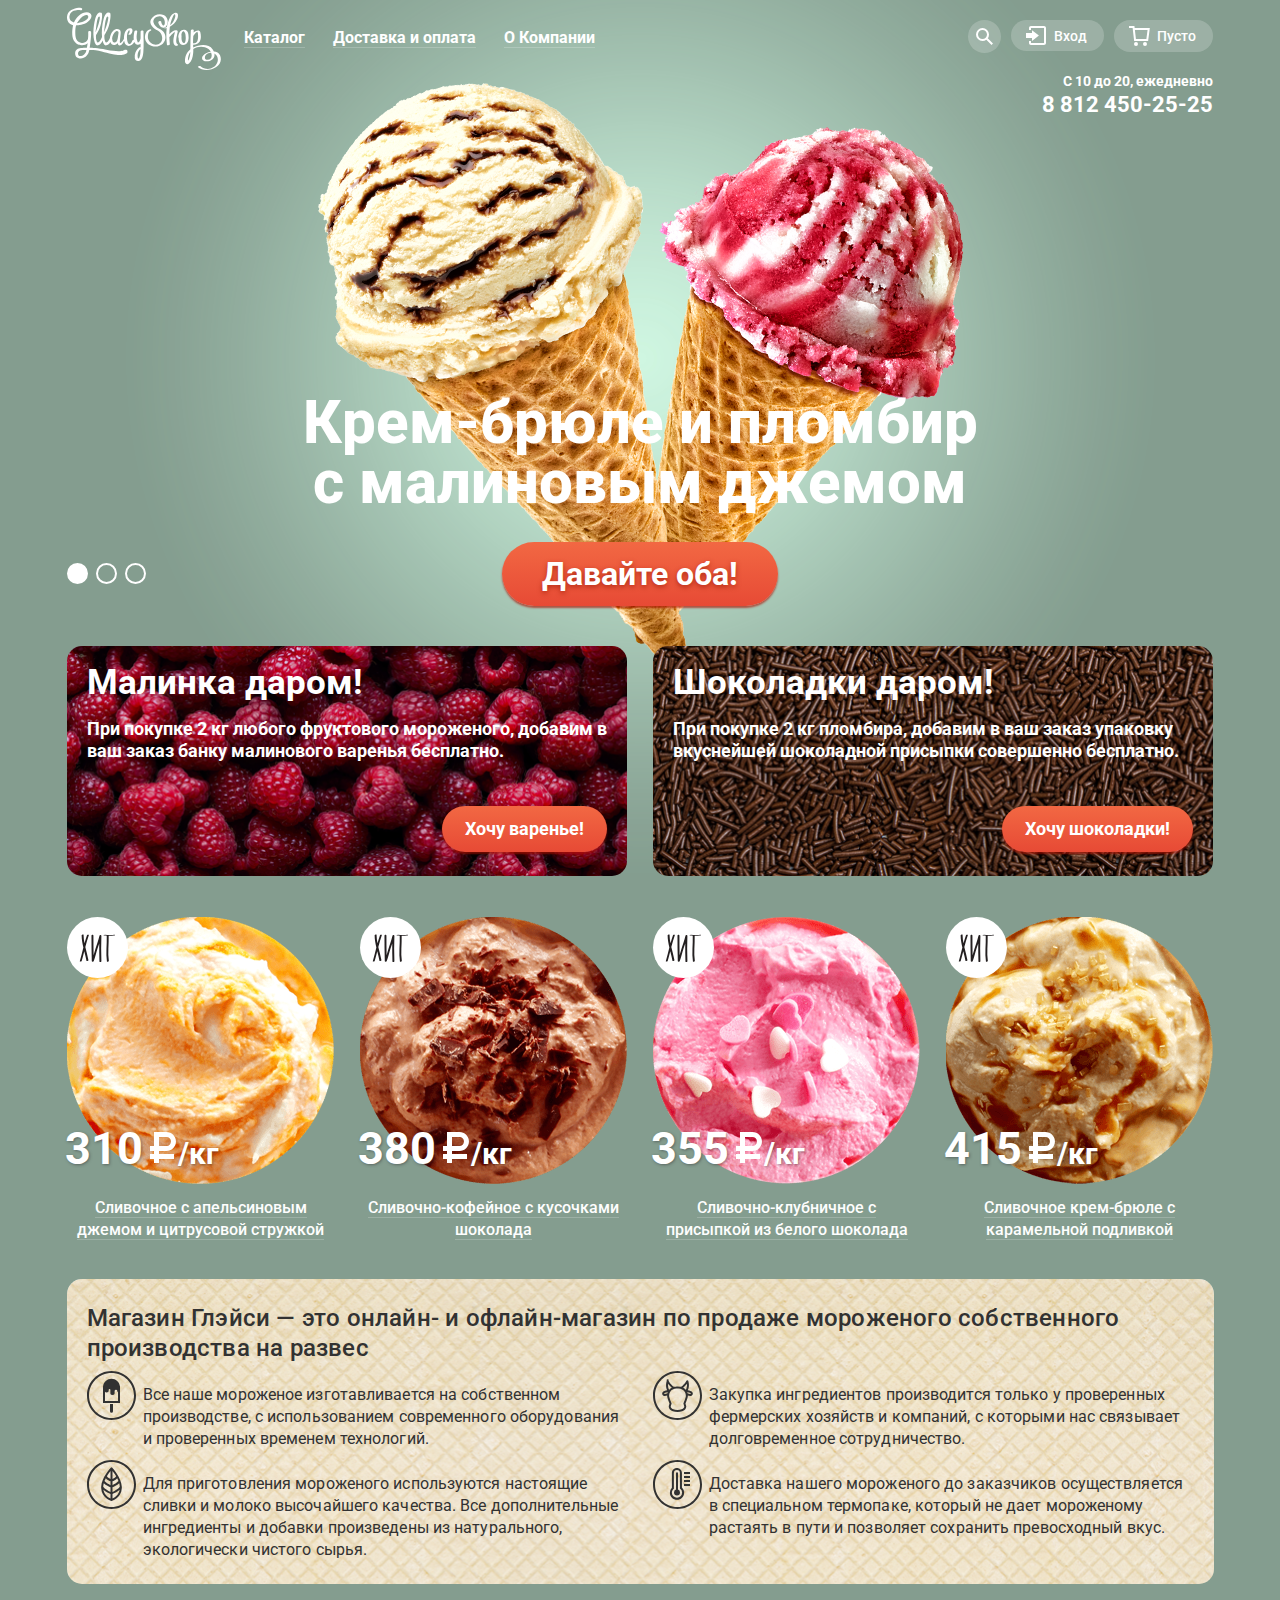
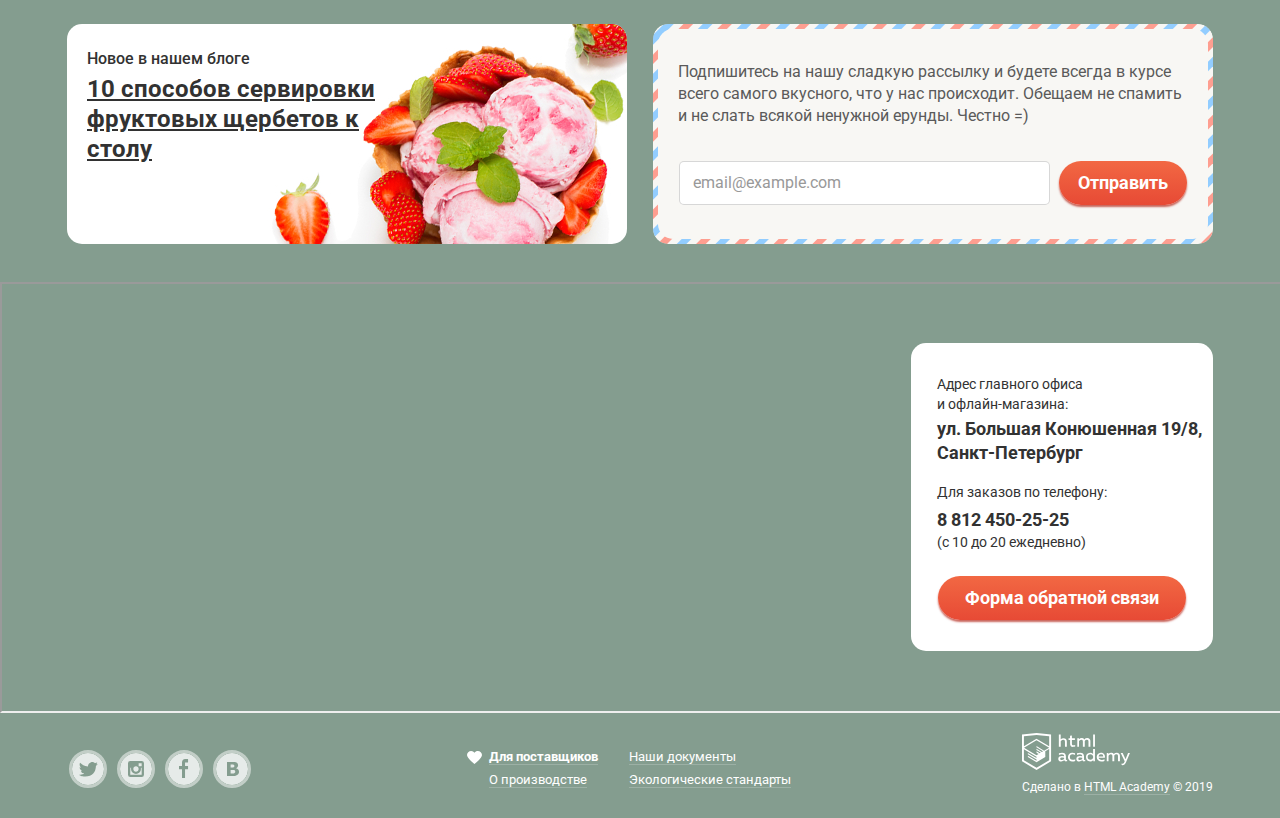
==== commit a0294847: "IE сортировка" ====
--- a/index.html
+++ b/index.html
@@ -67,10 +67,10 @@
                 <label class="visually-hidden" for="password">Пароль</label>
                 <input class="input" type="password" name="password-input" id="password" placeholder="••••••••">
                 <button type="submit" name="button" class="login-btn orange-btn">Войти</button>
-                <p class="login-help-links">
-                  <a href="#" class="login-link-underline">Забыли пароль?</a>
-                  <a href="#" class="login-link-underline">Новая регистрация</a>
-                </p>
+                <ul class="login-help-links">
+                  <li><a href="#" class="login-link-underline">Забыли пароль?</a></li>
+                  <li><a href="#" class="login-link-underline">Новая регистрация</a></li>
+                </ul>
               </form>
             </li>
             <li class="navigation-btn-basket">
@@ -303,7 +303,7 @@
     <button type="submit" name="button" class="feedback-btn orange-btn">Отправить</button>
   </form>
 </div>
-
+  <script src="https://api-maps.yandex.ru/2.1/?lang=ru_RU&amp;apikey=<ceb09942-1d20-47e7-a43f-2948b70b9d3d>" type="text/javascript"></script>
   <script src="js/script.js"></script>
 </body>
 
--- a/css/style.css
+++ b/css/style.css
@@ -213,10 +213,9 @@
   -webkit-box-pack: justify;
       -ms-flex-pack: justify;
           justify-content: space-between;
-  width: 387px;
+  width: 395px;
   padding-left: 9px;
-
-  /* padding-top: 3px; */
+  padding-right: 7px;
 }
 
 .catalog-link {
@@ -244,6 +243,7 @@
 
 .navigation-btns-right .inner-right-list {
   width: 263px;
+  padding-top: 7px;
 }
 
 .outer-navigation-link {
@@ -444,7 +444,9 @@
           align-items: center;
 
   position: relative;
-  padding: 9px 17px 9px 43px;
+  padding: 6px 17px 6px 15px;
+
+  /* padding: 9px 17px 9px 43px; */
 }
 
 .btn-search:hover,
@@ -474,8 +476,9 @@
 
 .btn-login svg,
 .btn-basket svg {
-  position: absolute;
-  left: 15px;
+  /* position: absolute;
+  left: 15px; */
+  padding-right: 7px;
 }
 
 .navigation-btn-login {
@@ -494,7 +497,7 @@
   z-index: 1;
   top: 59px;
   right: 109px;
-  padding-bottom: 8px;
+  padding-bottom: 25px;
 
   border-radius: 5px;
 
@@ -528,7 +531,7 @@
 
 .login-form input {
   width: 209px;
-  margin-top: 21px;
+  margin-top: 20px;
   padding-left: 15px;
   padding-right: 15px;
 }
@@ -542,22 +545,22 @@
   -ms-flex-item-align: start;
 
       align-self: flex-start;
-  margin-left: 16px;
-  padding: 10px 26px;
-  margin-top: 18px;
+  margin-left: 18px;
+  padding: 10px 25px;
+  margin-top: 20px;
 }
 
 .login-help-links {
   -ms-flex-item-align: end;
       align-self: flex-end;
-  display: -webkit-box;
+  /* display: -webkit-box;
   display: -ms-flexbox;
   display: flex;
   -webkit-box-orient: vertical;
   -webkit-box-direction: normal;
       -ms-flex-direction: column;
-          flex-direction: column;
-  margin-top: -45px;
+          flex-direction: column; */
+  margin-top: -41px;
   margin-right: 20px;
 }
 
@@ -778,7 +781,6 @@
 .slider-wrapper::before,
 .slider-wrapper::after {
   content: "";
-
   visibility: hidden;
 }
 
@@ -871,10 +873,15 @@
   line-height: 60px;
 
   margin: 0 auto;
-  margin-bottom: 31px;
-  margin-top: 70px;
-
-  width: 670px;
+  /* margin-bottom: 31px;
+  margin-top: 70px; */
+
+  /* width: 670px; */
+
+  margin-bottom: 29px;
+  margin-top: 72px;
+
+  width: 710px;
 }
 
 .orange-btn {
@@ -1072,7 +1079,7 @@
 }
 
 .inner-list .price-big {
-  bottom: 64px;
+  bottom: 66px;
   left: -2px;
 }
 
@@ -1789,7 +1796,7 @@
   list-style: none;
   margin: 0;
   padding: 0;
-  margin-top: -15px;
+  margin-top: -16px;
 
   display: -webkit-box;
 
@@ -1833,12 +1840,13 @@
   line-height: 41px;
 
   margin: 0;
+  padding-top: 2px;
 }
 
 /* Фильтр */
 
 .filter {
-  margin-top: 27px;
+  margin-top: 25px;
 }
 
 .filter-part {
@@ -1891,12 +1899,19 @@
 
 .filter-sort {
   position: relative;
+  display: -webkit-box;
+  display: -ms-flexbox;
+  display: flex;
+  -webkit-box-orient: vertical;
+  -webkit-box-direction: normal;
+      -ms-flex-direction: column;
+          flex-direction: column;
 }
 
 .sort-icon-down {
   position: absolute;
-  top: 35px;
-  right: 15px;
+  top: 36px;
+  right: 13px;
 }
 
 .icon-color {
@@ -1905,6 +1920,8 @@
 
 
 .form-sort {
+  position: relative;
+
   color: #ffffff;
   font-family: inherit;
   font-size: 16px;
@@ -1912,11 +1929,18 @@
   line-height: 18px;
   border: none;
 
-  padding: 8px 32px 8px 15px;
+  padding: 9px 32px 9px 15px;
 
   -webkit-appearance: none;
     -moz-appearance: none;
-    -ms-appearance: none
+    -ms-appearance: none;
+    appearance: none;
+}
+
+/* IE */
+
+.form-sort::-ms-expand {
+  display: none;
 }
 
 .form-sort:hover {
@@ -1943,25 +1967,40 @@
 
   position: relative;
 
-  padding: 16px 21px;
+  /* padding: 16px 21px; */
+  padding: 8px 66px 8px 36px;
 }
 
 .scale {
+/* при абслют  */
+
+  /* width: 176px;
+  height: 4px;
+  background-color: rgba(248, 247, 244, 0.5);
+  margin-left: 2px; */
+
+
   width: 176px;
   height: 4px;
   background-color: rgba(248, 247, 244, 0.5);
+  margin-left: -13px;
 }
 
 .bar {
-  width: 107px;
+  /* width: 107px;
   height: 4px;
   background-color: #f8f7f4;
 
-  margin-left: 20px;
+  margin-left: 20px; */
+
+  width: 105px;
+  height: 4px;
+  background-color: #f8f7f4;
+  margin-left: 22px;
 }
 
 .range-toggle {
-  position: absolute;
+  /* position: absolute; */
   width: 4px;
   height: 4px;
 
@@ -1988,7 +2027,7 @@
   margin: 0;
   border: none;
   background: transparent;
-  width: 24px;
+  width: 26px;
 
   color: #ffffff;
   font-size: 14px;
@@ -1997,11 +2036,13 @@
 }
 
 .range-toggle-min {
-  left: 34px;
+  /* left: 36px; */
+  margin-left: -163px;
 }
 
 .range-toggle-max {
-  right: 66px;
+  /* right: 66px; */
+  margin-left: 78px;
 }
 
 /* Жирность */
@@ -2021,24 +2062,23 @@
       -ms-flex-direction: row;
           flex-direction: row;
 
-  padding: 4px 0 5px 12px;
+  padding: 4px 2px 5px 12px;
 }
 
 .fatness-item label {
   position: relative;
   margin-left: 28px;
   margin-right: 12px;
+
   color: #ffffff;
-
   font-family: inherit;
   font-size: 16px;
   font-weight: 500;
   line-height: 18px;
-  right: 1px;
-
-  bottom: 3px;
+
+  right: 3px;
+  bottom: 1px;
   padding-left: 9px;
-
   cursor: pointer;
 }
 
@@ -2049,8 +2089,8 @@
   position: absolute;
   width: 25px;
   height: 25px;
-  left: -26px;
-  top: -2px;
+  left: -24px;
+  top: -4px;
 
   background-image: url("../img/svg/radio-off.svg");
   opacity: 0.8;
@@ -2173,6 +2213,10 @@
   list-style: none;
 }
 
+.inner-list {
+  margin-top: 2px;
+}
+
 /* наведение на мороженое */
 
 .icecream-background {
@@ -2241,7 +2285,7 @@
       -ms-flex-pack: end;
           justify-content: flex-end;
 
-  padding-top: 80px;
+  padding-top: 79px;
   padding-right: 5px;
   padding-bottom: 39px;
 }
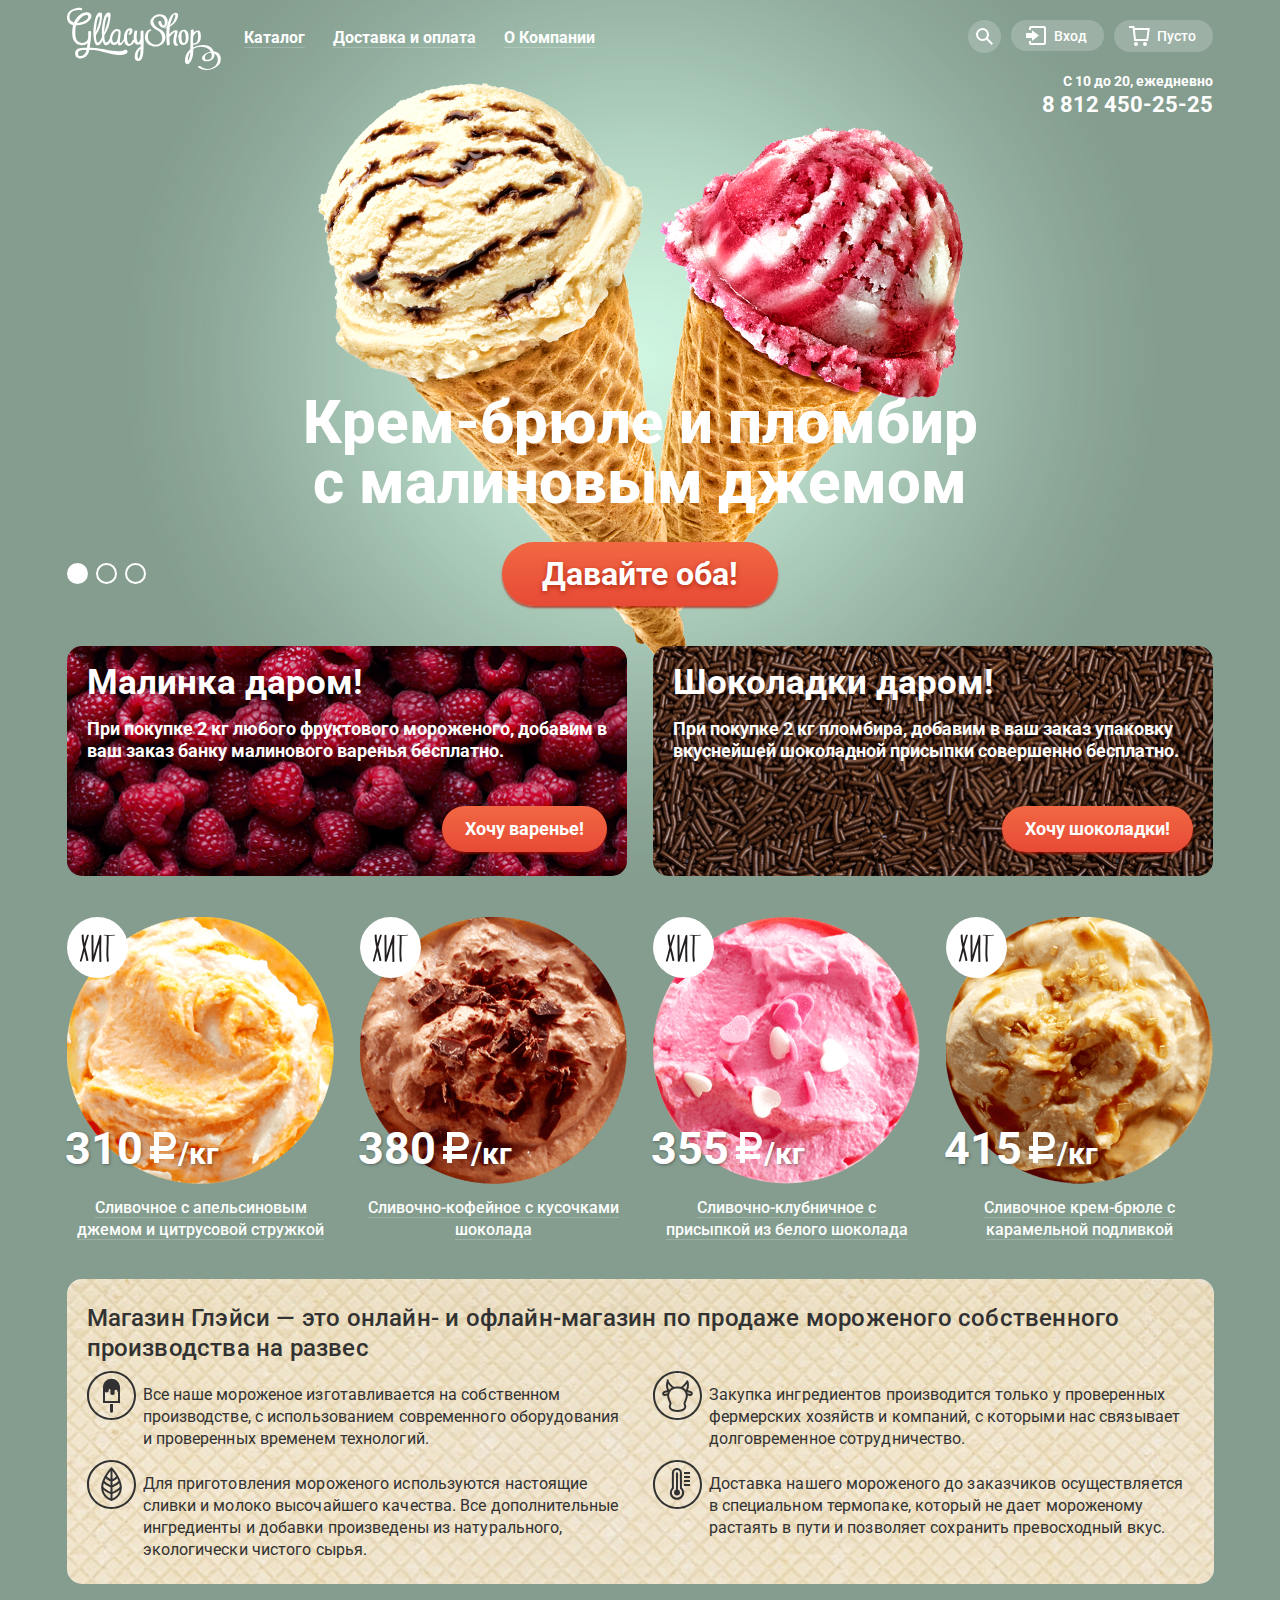
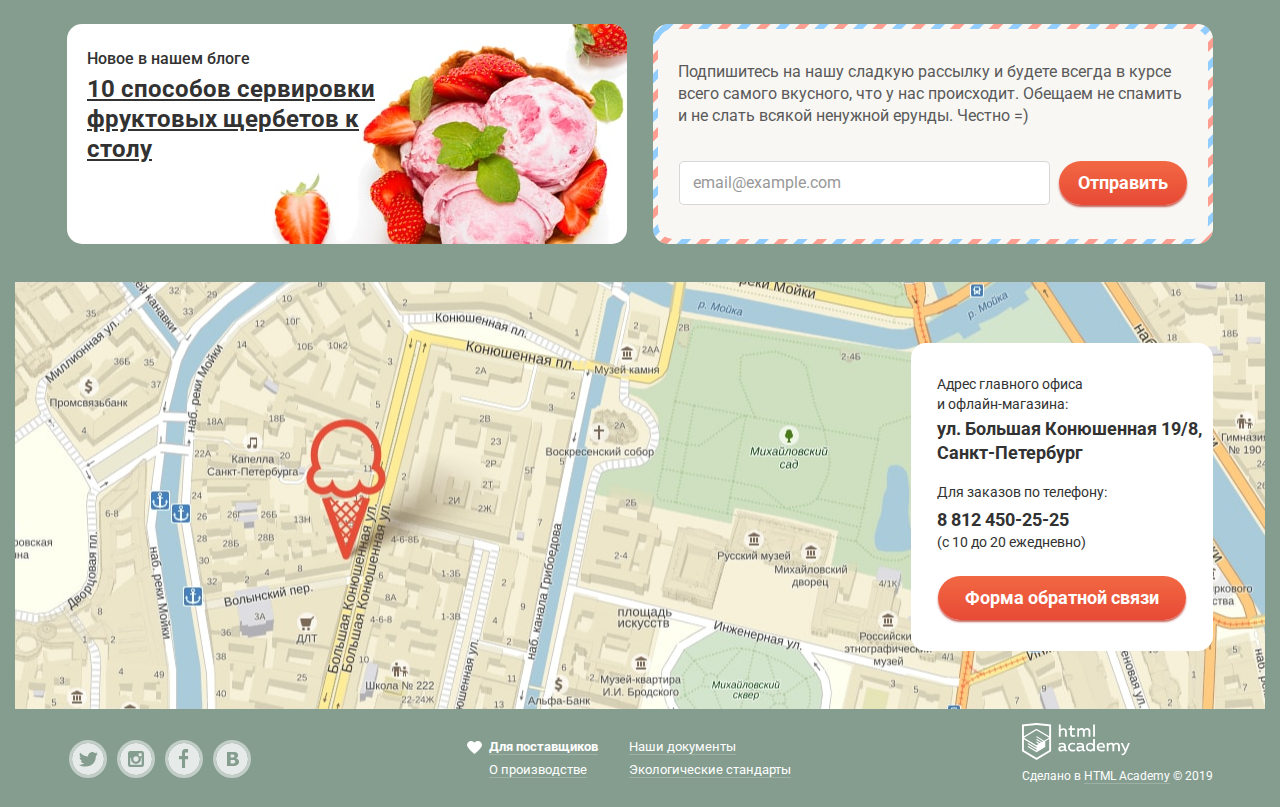
==== commit bc52ed0b: "Yandex Map" ====
--- a/index.html
+++ b/index.html
@@ -219,6 +219,7 @@
       </div>
       <section class="map">
         <h2 class="visually-hidden">Как до нас добраться</h2>
+        <div class="interactive-map" id="map">
         <div class="map-information-container content-center">
           <div class="map-information-wrapper">
             <address class="map-information">
@@ -231,7 +232,8 @@
             <a href="#" class="information-btn orange-btn">Форма обратной связи</a>
           </div>
         </div>
-        <iframe class="yandex-map" src="https://yandex.ru/map-widget/v1/?um=constructor%3A80ac807979028182354029e43ac6c493e7bceb0fe5118b085505ba30254212d0&amp;source=constructor"></iframe>
+      </div>
+        <!-- <iframe class="yandex-map" src="https://yandex.ru/map-widget/v1/?um=constructor%3A80ac807979028182354029e43ac6c493e7bceb0fe5118b085505ba30254212d0&amp;source=constructor"></iframe> -->
       </section>
     </main>
 
--- a/css/style.css
+++ b/css/style.css
@@ -709,6 +709,18 @@
   padding-bottom: 1px;
 }
 
+.total-sum::before {
+  content: "";
+  position: absolute;
+  height: 1px;
+  width: 510px;
+
+  right: 15px;
+  bottom: 111px;
+
+  background-color: #cacac7;
+  }
+
 .total {
   color: #323232;
   font-size: 15px;
@@ -1395,11 +1407,17 @@
 
 .map {
   margin-top: 38px;
-}
-
-.yandex-map {
+  position: relative;
   width: 100%;
   height: 427px;
+  background: url("../img/map.jpg") no-repeat center;
+}
+
+.interactive-map {
+  width: 100%;
+  height: 427px;
+  z-index: 1;
+  position: absolute;
 }
 
 /* блок с контактной информацией */
@@ -1419,6 +1437,7 @@
   border-radius: 15px;
 
   text-align: center;
+  z-index: 2;
 }
 
 .map-information {
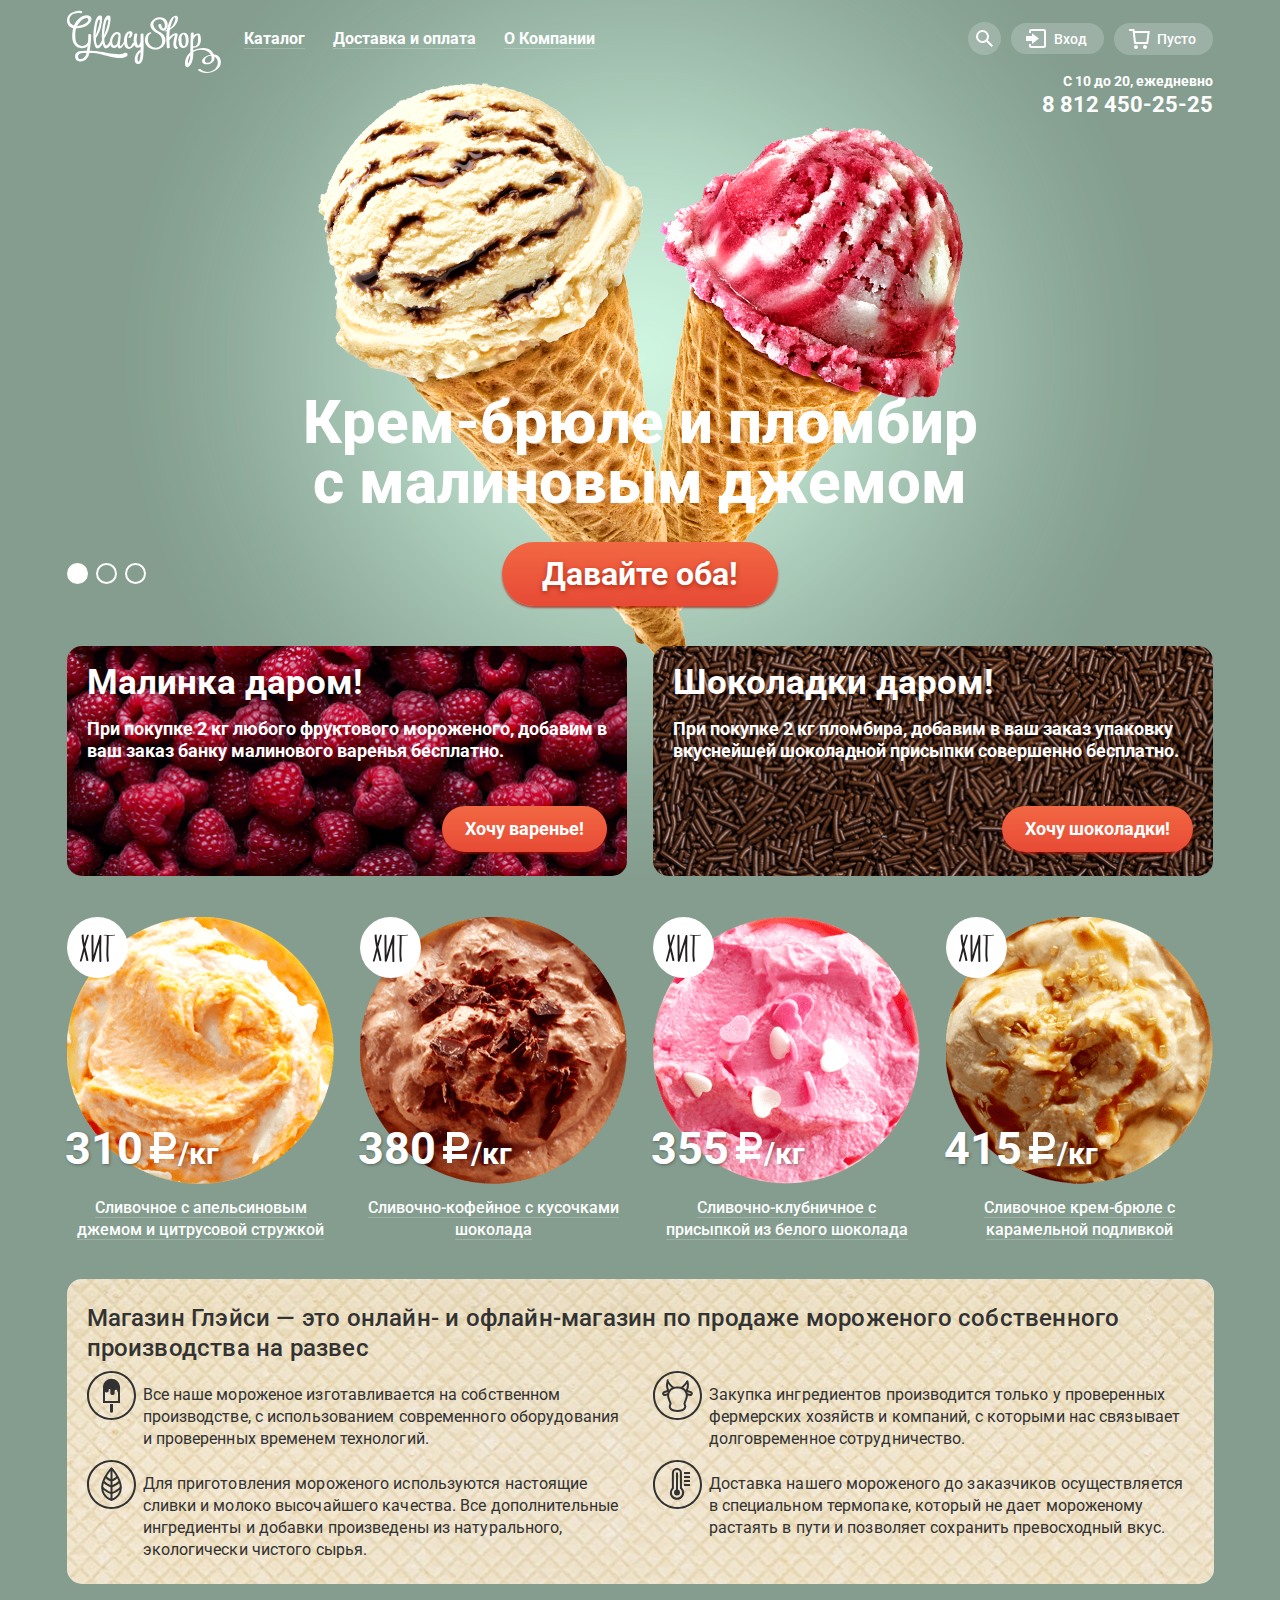
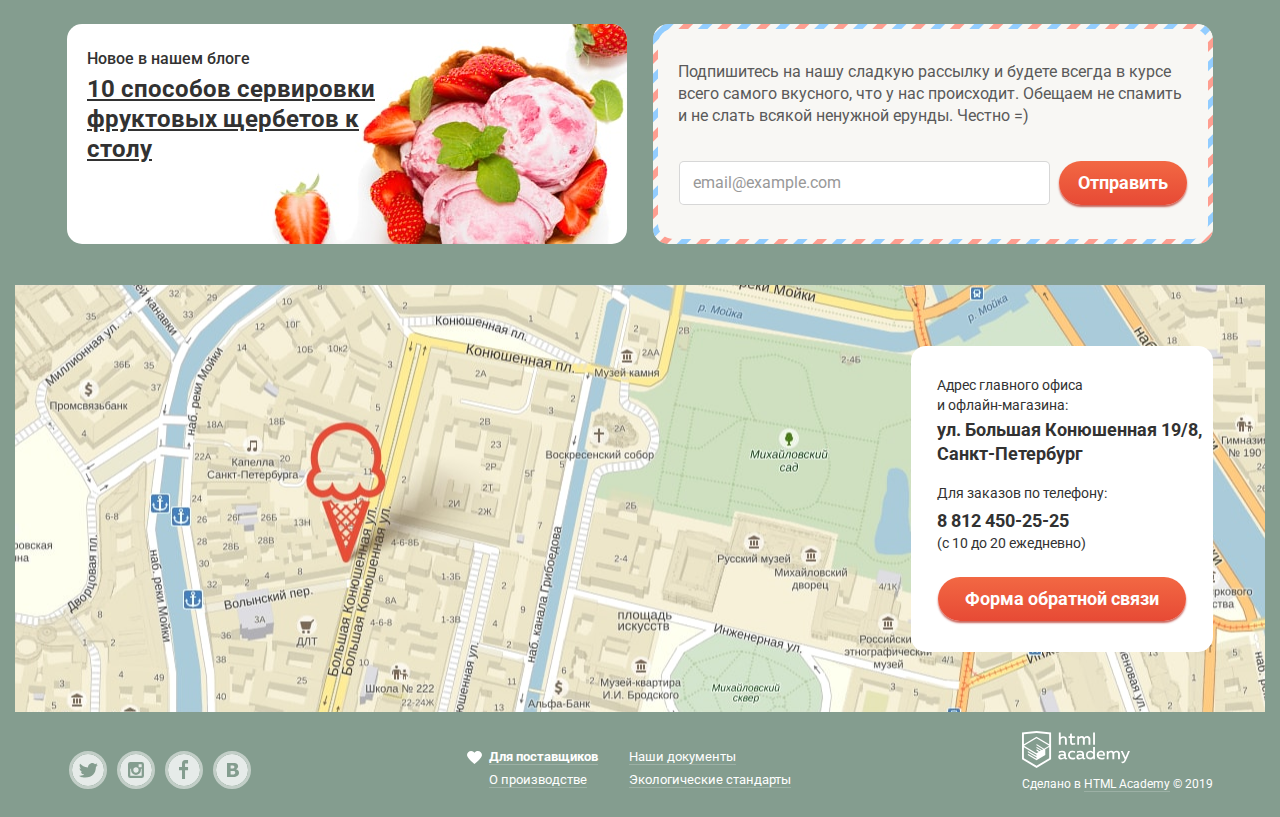
==== commit 6ae65ab3: "Исправила все моменты" ====
--- a/index.html
+++ b/index.html
@@ -85,7 +85,7 @@
 
       <address class="contact-information">
         <span class="work-time">С 10 до 20, ежедневно</span>
-        8 812 450-25-25
+        <a href="tel:88124502525">8 812 450-25-25</a>
       </address>
     </header>
 
@@ -305,7 +305,7 @@
     <button type="submit" name="button" class="feedback-btn orange-btn">Отправить</button>
   </form>
 </div>
-  <script src="https://api-maps.yandex.ru/2.1/?lang=ru_RU&amp;apikey=<ceb09942-1d20-47e7-a43f-2948b70b9d3d>" type="text/javascript"></script>
+  <script src="https://api-maps.yandex.ru/2.1/?lang=ru_RU&amp;apikey=%3cceb09942-1d20-47e7-a43f-2948b70b9d3d%3e"></script>
   <script src="js/script.js"></script>
 </body>
 
--- a/css/style.css
+++ b/css/style.css
@@ -103,7 +103,7 @@
 
   margin: 0 auto;
 
-   min-width: 1146px;
+   min-width: 1200px;
 }
 
 
@@ -186,7 +186,7 @@
 }
 
 .logo-link {
-  margin-bottom: 6px;
+  margin-bottom: 3px;
 }
 
 .navigation-links-left {
@@ -236,7 +236,7 @@
           justify-content: space-between;
   width: 245px;
 
-  padding-top: 4px;
+  padding-top: 7px;
 }
 
 /* список навигационных кнопок справа в каталоге */
@@ -365,6 +365,10 @@
   display: block;
 }
 
+.navigation-btn-search {
+  margin-top: -1px;
+}
+
 .btn-search {
   width: 33px;
   height: 33px;
@@ -420,9 +424,49 @@
 }
 
 .search-form input {
-  width: 287px;
+  width: 310px;
   padding-left: 10px;
   padding-right: 10px;
+  padding-top: 12px;
+  padding-bottom: 12px;
+  font-weight: 700;
+}
+
+.search-form input:hover {
+  border: 2px solid rgba(154, 154, 154, 0.52);
+  outline: none;
+  padding: 11px 9px;
+}
+
+.search-form input:focus {
+  border: 2px solid rgba(46, 136, 228, 0.52);
+  background-color: #ffffff;
+  padding: 11px 9px;
+}
+
+.search-form input::-webkit-input-placeholder {
+  color: #999999;
+  font-weight: 400;
+}
+
+.search-form input::-moz-placeholder {
+  color: #999999;
+  font-weight: 400;
+}
+
+.search-form input:-ms-input-placeholder {
+  color: #999999;
+  font-weight: 400;
+}
+
+.search-form input::-ms-input-placeholder {
+  color: #999999;
+  font-weight: 400;
+}
+
+.search-form input::placeholder {
+  color: #999999;
+  font-weight: 400;
 }
 
 .btn-login,
@@ -445,8 +489,6 @@
 
   position: relative;
   padding: 6px 17px 6px 15px;
-
-  /* padding: 9px 17px 9px 43px; */
 }
 
 .btn-search:hover,
@@ -476,8 +518,6 @@
 
 .btn-login svg,
 .btn-basket svg {
-  /* position: absolute;
-  left: 15px; */
   padding-right: 7px;
 }
 
@@ -534,6 +574,44 @@
   margin-top: 20px;
   padding-left: 15px;
   padding-right: 15px;
+  font-weight: 700;
+}
+
+.login-form input:hover {
+  border: 2px solid rgba(154, 154, 154, 0.52);
+  outline: none;
+  padding: 11px 9px;
+}
+
+.login-form input:focus {
+  border: 2px solid rgba(46, 136, 228, 0.52);
+  background-color: #ffffff;
+  padding: 11px 9px;
+}
+
+.login-form input::-webkit-input-placeholder {
+  color: #999999;
+  font-weight: 400;
+}
+
+.login-form input::-moz-placeholder {
+  color: #999999;
+  font-weight: 400;
+}
+
+.login-form input:-ms-input-placeholder {
+  color: #999999;
+  font-weight: 400;
+}
+
+.login-form input::-ms-input-placeholder {
+  color: #999999;
+  font-weight: 400;
+}
+
+.login-form input::placeholder {
+  color: #999999;
+  font-weight: 400;
 }
 
 .login-btn {
@@ -553,13 +631,6 @@
 .login-help-links {
   -ms-flex-item-align: end;
       align-self: flex-end;
-  /* display: -webkit-box;
-  display: -ms-flexbox;
-  display: flex;
-  -webkit-box-orient: vertical;
-  -webkit-box-direction: normal;
-      -ms-flex-direction: column;
-          flex-direction: column; */
   margin-top: -41px;
   margin-right: 20px;
 }
@@ -568,7 +639,6 @@
   color: #323232;
   font-size: 13px;
   font-weight: 400;
-  /* line-height: 24px; */
   padding-top: 3px;
 
   border-bottom: 1px solid rgba(0, 0, 0, 0.3);
@@ -628,7 +698,12 @@
 }
 
 .basket-list-table {
-  padding-top: 2px;
+  padding-top: 17px;
+  border-collapse: collapse;
+}
+
+.basket-list-table .table-string:first-child {
+  padding-top: 19px;
 }
 
 .table-string {
@@ -639,13 +714,12 @@
   -webkit-box-direction: normal;
       -ms-flex-direction: row;
           flex-direction: row;
-  /* align-items: center; */
-
-  padding-top: 14px;
+  padding-bottom: 15px;
+  padding-right: 31px;
 }
 
 .table-close-btn-sting {
-  padding-top: 9px;
+  padding-top: 8px;
 }
 
 .table-close-btn {
@@ -656,8 +730,7 @@
 }
 
 .icecream-mini-string {
-  padding-top: 2px;
-  padding-left: 3px;
+  padding-left: 4px;
 }
 
 .icecream-mini {
@@ -685,8 +758,9 @@
 }
 
 .total-price {
-  padding-left: 28px;
+  /* padding-left: 28px; */
   padding-top: 10px;
+  padding-left: 27px;
 }
 
 .small-price {
@@ -704,9 +778,10 @@
   -webkit-box-align: end;
       -ms-flex-align: end;
           align-items: flex-end;
+  margin: 0;
   padding-right: 15px;
-  padding-top: 12px;
-  padding-bottom: 1px;
+  padding-top: 15px;
+  /* padding-bottom: 1px; */
 }
 
 .total-sum::before {
@@ -736,6 +811,8 @@
 
   padding: 10px 15px;
   margin-top: 13px;
+/* new */
+  margin-bottom: 17px;
 }
 
 /* конец навигации */
@@ -763,6 +840,10 @@
   position: absolute;
   right: 0;
   top: 69px;
+}
+
+.contact-information a {
+  color: inherit;
 }
 
 .work-time {
@@ -928,6 +1009,7 @@
 
 .btn-buy {
   display: inline-block;
+  vertical-align: top;
 
   font-size: 32px;
   font-weight: 700;
@@ -1296,6 +1378,8 @@
 
   width: 300px;
   display: inline-block;
+  vertical-align: top;
+
   padding-top: 4px;
 
 }
@@ -1344,7 +1428,7 @@
 
 .subscription-form input {
   font-size: 16px;
-  font-weight: 400;
+  font-weight: 700;
   line-height: 24px;
 
   width: 379px;
@@ -1360,39 +1444,41 @@
   margin-right: 9px;
 }
 
-.subscription-form input:focus,
-.subscription-form input:focus {
+.subscription-form input:hover {
   border: 2px solid rgba(154, 154, 154, 0.52);
   outline: none;
-  padding-left: 13px;
-  padding-top: 8px;
-  padding-bottom: 8px;
-}
-
-.subscription-form input:active {
+  padding: 8px 12px;
+}
+
+.subscription-form input:focus {
   border: 2px solid rgba(46, 136, 228, 0.52);
   background-color: #ffffff;
-  font-weight: 700;
+  padding: 8px 12px;
 }
 
 .subscription-form input::-webkit-input-placeholder {
   color: #999999;
+  font-weight: 400;
 }
 
 .subscription-form input::-moz-placeholder {
   color: #999999;
+  font-weight: 400;
 }
 
 .subscription-form input:-ms-input-placeholder {
   color: #999999;
+  font-weight: 400;
 }
 
 .subscription-form input::-ms-input-placeholder {
   color: #999999;
+  font-weight: 400;
 }
 
 .subscription-form input::placeholder {
   color: #999999;
+  font-weight: 400;
 }
 
 .subscription-btn {
@@ -1406,7 +1492,7 @@
 /* карта */
 
 .map {
-  margin-top: 38px;
+  margin-top: 41px;
   position: relative;
   width: 100%;
   height: 427px;
@@ -1449,7 +1535,7 @@
 
   padding-right: 10px;
   padding-left: 26px;
-  padding-top: 31px;
+  padding-top: 29px;
 
   text-align: left;
 }
@@ -1487,6 +1573,7 @@
 
 .information-btn {
   display: inline-block;
+  vertical-align: top;
 
   color: #fefefe;
   font-size: 18px;
@@ -1553,10 +1640,10 @@
 
 .feedback-name input,
 .feedback-email input {
-  color: #999999;
+  color: #323232;
   font-family: inherit;
   font-size: 16px;
-  font-weight: 400;
+  font-weight: 700;
   line-height: 24px;
   width: 266px;
   border: 1px solid rgba(178, 178, 178, 0.52);
@@ -1572,10 +1659,10 @@
 }
 
 .feedback-comment textarea {
-  color: #999999;
+  color: #323232;
   font-family: inherit;
   font-size: 16px;
-  font-weight: 400;
+  font-weight: 700;
   line-height: 24px;
 
   width: 100%;
@@ -1597,11 +1684,44 @@
   resize: none;
 }
 
+.feedback-name input::-webkit-input-placeholder,
+.feedback-email input::-webkit-input-placeholder,
+.feedback-comment textarea::-webkit-input-placeholder {
+  font-weight: 400;
+  color: #999999;
+}
+
+.feedback-name input::-moz-placeholder,
+.feedback-email input::-moz-placeholder,
+.feedback-comment textarea::-moz-placeholder {
+  font-weight: 400;
+  color: #999999;
+}
+
+.feedback-name input:-ms-input-placeholder,
+.feedback-email input:-ms-input-placeholder,
+.feedback-comment textarea:-ms-input-placeholder {
+  font-weight: 400;
+  color: #999999;
+}
+
+.feedback-name input::-ms-input-placeholder,
+.feedback-email input::-ms-input-placeholder,
+.feedback-comment textarea::-ms-input-placeholder {
+  font-weight: 400;
+  color: #999999;
+}
+
+.feedback-name input::placeholder,
+.feedback-email input::placeholder,
+.feedback-comment textarea::placeholder {
+  font-weight: 400;
+  color: #999999;
+}
+
 .feedback-name input:hover,
-.feedback-email input:hover,
-.feedback-name input:focus,
-.feedback-email input:focus {
-  border: 2px solid rgba(154, 154, 154, 0.52);
+.feedback-email input:hover {
+  border: 2px inset rgba(154, 154, 154, 0.52);
   outline: none;
   padding-top: 9px;
   padding-bottom: 9px;
@@ -1609,12 +1729,24 @@
   padding-right: 11px;
 }
 
-.feedback-name input:active,
-.feedback-email input:active {
-  border: 2px solid rgba(46, 136, 228, 0.52);
+.feedback-comment textarea:hover {
+  border: 2px inset rgba(154, 154, 154, 0.52);
   outline: none;
-}
-
+  padding: 4px 11px;
+}
+
+.feedback-name input:focus,
+.feedback-email input:focus {
+  border: 2px inset rgba(46, 136, 228, 0.52);
+  outline: none;
+  padding: 9px 11px;
+}
+
+.feedback-comment textarea:focus {
+  border: 2px inset rgba(46, 136, 228, 0.52);
+  outline: none;
+  padding: 4px 11px;
+}
 
 .feedback-btn {
   color: #fefefe;
@@ -1656,7 +1788,7 @@
 }
 
 .main-footer .social-links {
-  margin-top: 31px;
+  margin-top: 39px;
 }
 
 .social-link-item {
@@ -1696,7 +1828,7 @@
 }
 
 .main-footer .important-links {
-  padding-top: 24px;
+  padding-top: 31px;
 }
 
 .important-links-left,
@@ -1755,7 +1887,7 @@
 }
 
 .main-footer .copiright {
-  margin-top: 3px;
+  margin-top: 8px;
 }
 
 .htmlacademy-logo {
@@ -2329,7 +2461,7 @@
   position: relative;
 
   color: #ffffff;
-  font-family: Roboto;
+  font-family: inherit;
   font-size: 16px;
   font-weight: 500;
   line-height: 18px;
@@ -2357,11 +2489,15 @@
 }
 
 .paginator-item a {
-  color: #323232;
+  color: #ffffff;
 }
 
 .paginator-item-current {
   background-color: #ffffff;
+}
+
+.paginator-item-current a {
+  color: #323232;
 }
 
 .paginator-item:hover,
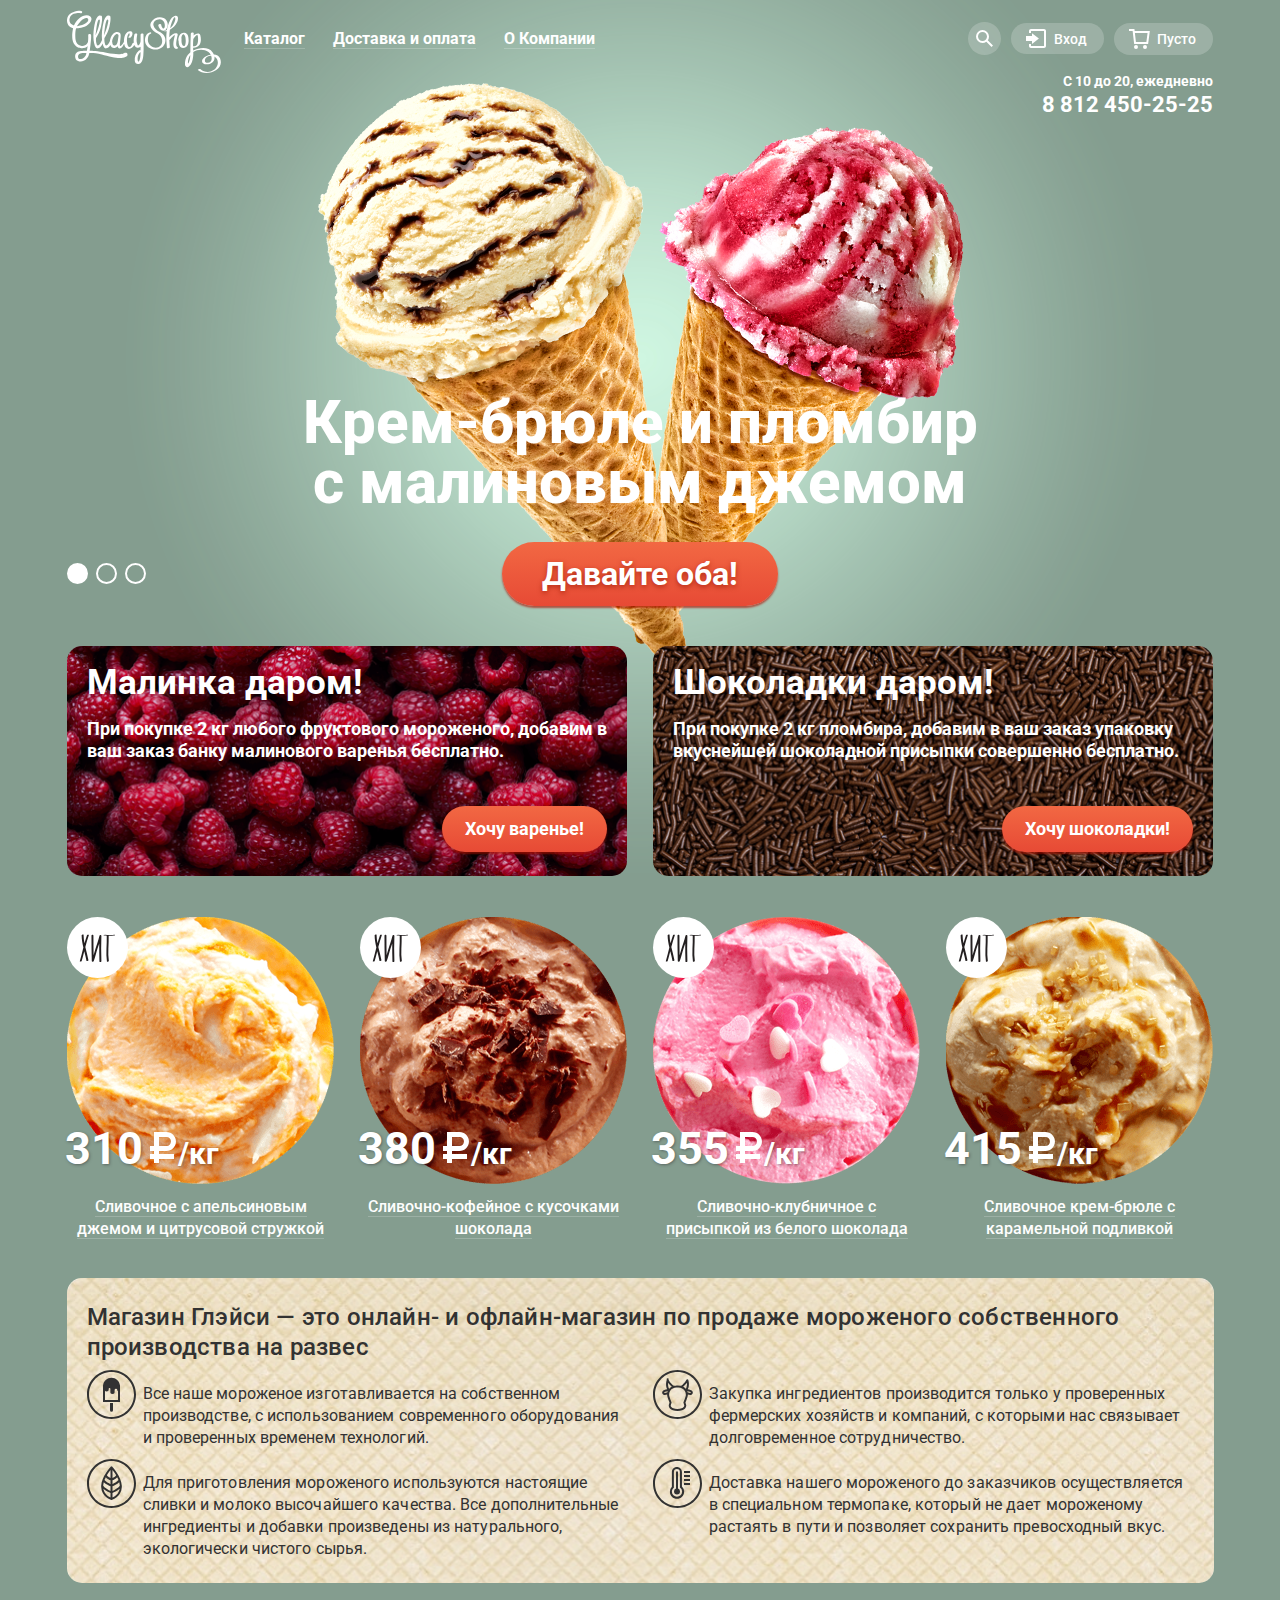
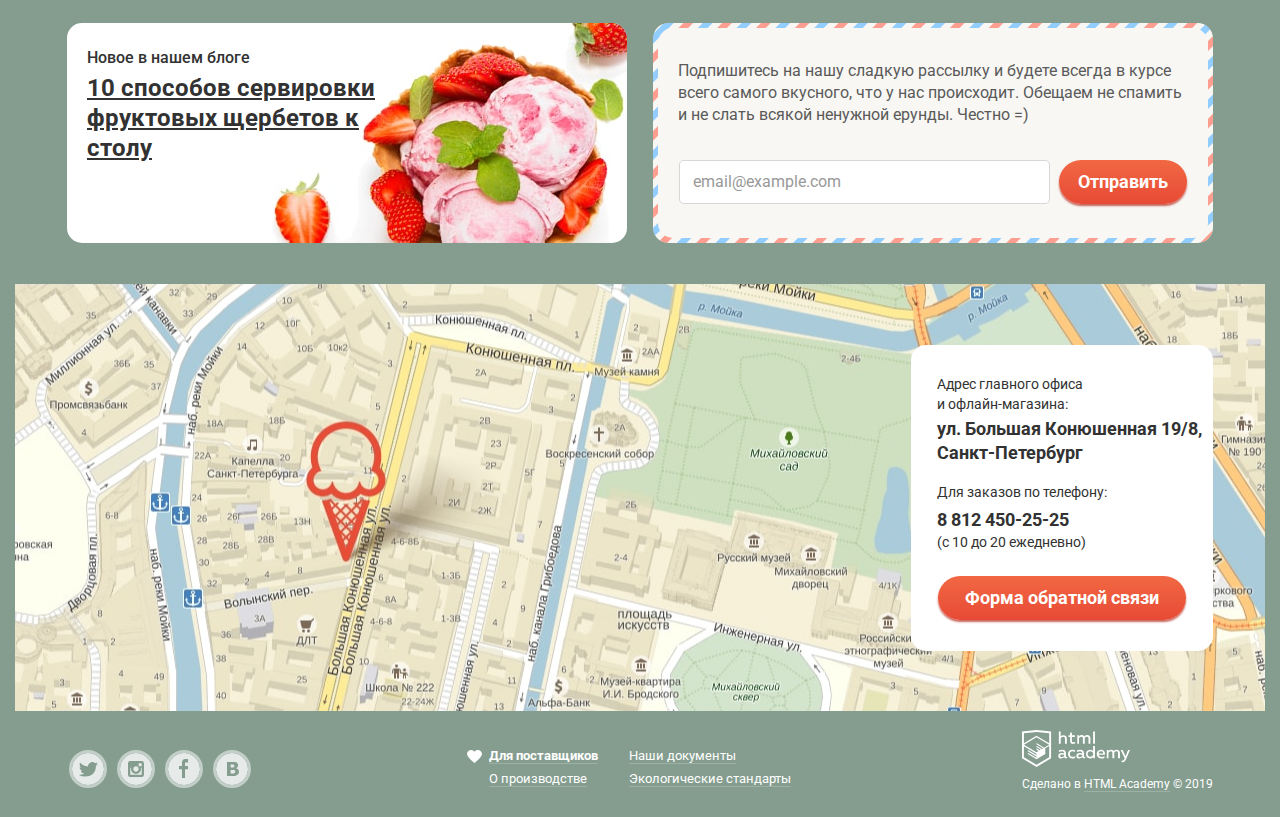
==== commit b1d01b05: "Защита №1" ====
--- a/index.html
+++ b/index.html
@@ -1,6 +1,5 @@
 <!DOCTYPE html>
 <html lang="ru">
-
 <head>
   <meta charset="utf-8">
   <title>HTML Academy: Глейси</title>
@@ -8,15 +7,11 @@
   <link rel="stylesheet" href="css/normalize.css">
   <link rel="stylesheet" href="css/style.css">
 </head>
-
 <body>
-
   <div class="overlay visually-hidden"></div>
-
   <input class="visually-hidden" type="radio" id="product-1" name="toggle" checked>
   <input class="visually-hidden" type="radio" id="product-2" name="toggle">
   <input class="visually-hidden" type="radio" id="product-3" name="toggle">
-
   <div class="background-color-wrapper">
     <header class="header content-center">
       <nav class="navigation content-center">
@@ -82,13 +77,11 @@
           </ul>
         </div>
       </nav>
-
       <address class="contact-information">
         <span class="work-time">С 10 до 20, ежедневно</span>
         <a href="tel:88124502525">8 812 450-25-25</a>
       </address>
     </header>
-
     <main>
       <section class="slider-wrapper content-center">
         <h1 class="visually-hidden">Магазин мороженого Глейси</h1>
@@ -120,7 +113,6 @@
            </ul>
          </div>
       </section>
-
       <section class="actions content-center">
         <div class="left-action action">
           <h2>Малинка даром!</h2>
@@ -136,8 +128,7 @@
           <a href="#" class="action-btn orange-btn">Хочу шоколадки!</a>
         </div>
       </section>
-
-      <section class="hits content-center">
+      <section class="hits">
         <ul class="icecream-list">
           <li class="icecream-item hit-item">
             <img class="icecream-img" src="img/icecream/ic_orange.png" alt="Сливочное с апельсиновым джемом" width="267" height="267">
@@ -181,7 +172,6 @@
           </li>
         </ul>
       </section>
-
       <section class="advantages content-center">
         <h2>Магазин Глэйси — это онлайн- и офлайн-магазин по
           продаже мороженого собственного производства на развес</h2>
@@ -196,13 +186,11 @@
             который не дает мороженому растаять в пути и позволяет сохранить превосходный вкус.</li>
         </ul>
       </section>
-
       <div class="article-and-subscription content-center">
         <article class="article-new">
           <h2>Новое в нашем блоге</h2>
           <a href="#">10 способов сервировки фруктовых щербетов к столу</a>
         </article>
-
         <div class="subscription">
           <div class="subscription-wrapper">
             <p class="subscription-title">Подпишитесь на нашу сладкую рассылку и будете всегда в курсе всего самого вкусного, что у нас происходит.
@@ -232,33 +220,31 @@
             <a href="#" class="information-btn orange-btn">Форма обратной связи</a>
           </div>
         </div>
-      </div>
-        <!-- <iframe class="yandex-map" src="https://yandex.ru/map-widget/v1/?um=constructor%3A80ac807979028182354029e43ac6c493e7bceb0fe5118b085505ba30254212d0&amp;source=constructor"></iframe> -->
+        </div>
       </section>
     </main>
-
     <footer class="content-center footer main-footer">
     <ul class="social-links">
       <li class="social-link-item">
         <a href="#" class="social-item" aria-label="Глейси в Твиттер">
         <svg xmlns="http://www.w3.org/2000/svg" width="32" height="32" viewBox="0 0 32 32"><path fill="#FFF" d="M16 0C7.164 0 0 7.164 0 16c0 8.837 7.164 16 16 16 8.837 0 16-7.163 16-16 0-8.836-7.163-16-16-16zm7.944 12.809c-.251 6.516-3.463 10.832-10.992 10.702h-.486c-.447 0-4.543-.443-5.344-1.823 2.479.19 4.247-.406 5.12-1.136-1.048-.289-2.923-.461-3.251-2.848.384.104.618.221 1.299.113-1.307-.824-2.758-1.519-2.679-3.643.311.317 1.164.518 1.46.457-.768-.233-2.149-3.244-.974-4.781 1.984 1.79 4.075 3.482 7.804 3.643.227-2.214 1.24-3.699 3.168-4.325 1.84-.479 3.255.26 3.901 1.138.737-.224 1.453-.466 2.193-.685-.004.833-.569 1.463-.935 1.709.747.165 1.423-.475 1.423-.475-.184.963-1.094 1.725-1.707 1.954z"/></svg>
-      </a>
-    </li>
+        </a>
+      </li>
       <li class="social-link-item">
         <a href="#" aria-label="Глейси в Инстаграм">
         <svg xmlns="http://www.w3.org/2000/svg" width="32" height="32" viewBox="0 0 32 32"><g fill="#FFF"><path d="M20.916 16a4.938 4.938 0 1 1-9.877 0c0-.394.051-.773.138-1.14h-.897v6.838h11.396V14.86h-.897c.086.367.137.746.137 1.14z"/><path d="M15.978 18.659c1.466 0 2.659-1.193 2.659-2.659s-1.193-2.659-2.659-2.659c-1.466 0-2.659 1.193-2.659 2.659s1.192 2.659 2.659 2.659zM18.637 10.302h3.039v3.039h-3.039z"/><path d="M16 0C7.164 0 0 7.164 0 16c0 8.837 7.164 16 16 16 8.837 0 16-7.163 16-16 0-8.836-7.163-16-16-16zm7.955 21.698a2.285 2.285 0 0 1-2.279 2.279H10.279A2.285 2.285 0 0 1 8 21.698V10.302a2.286 2.286 0 0 1 2.279-2.279h11.396a2.286 2.286 0 0 1 2.279 2.279v11.396z"/></g></svg>
-      </a>
-    </li>
+        </a>
+      </li>
       <li class="social-link-item">
         <a href="#" aria-label="Глейси в Фейсбук">
         <svg xmlns="http://www.w3.org/2000/svg" width="32" height="32" viewBox="0 0 32 32"><path fill="#FFF" d="M16 0C7.164 0 0 7.163 0 16s7.164 16 16 16c8.837 0 16-7.164 16-16S24.837 0 16 0zm4.062 9.455h-3.021v3.444h3.021v3.445h-3.021v8.61H14.02v-8.61H11v-3.445h3.021V9.455c0-1.902 1.353-3.445 3.021-3.445h3.021v3.445z"/></svg>
-      </a>
-    </li>
+        </a>
+      </li>
       <li class="social-link-item">
         <a href="#" aria-label="Глейси во Вконтакте">
         <svg xmlns="http://www.w3.org/2000/svg" width="32" height="32" viewBox="0 0 32 32"><g fill="#FFF"><path d="M16.637 14.495c.402-.019.719-.082.951-.188.326-.145.54-.33.641-.559.101-.229.15-.496.15-.797 0-.232-.058-.465-.174-.697-.116-.232-.322-.405-.617-.517-.264-.1-.592-.155-.984-.165a76.242 76.242 0 0 0-1.652-.014h-.339v2.965h.565c.571 0 1.057-.009 1.459-.028zM18.118 17.084c-.282-.081-.672-.125-1.166-.132a127.97 127.97 0 0 0-1.55-.009h-.79v3.493h.264c1.014 0 1.74-.003 2.18-.009a3.2 3.2 0 0 0 1.212-.245c.377-.157.633-.364.774-.625s.214-.562.214-.9c0-.446-.088-.788-.261-1.03-.17-.241-.464-.423-.877-.543z"/><path d="M16 0C7.164 0 0 7.164 0 16c0 8.837 7.164 16 16 16 8.837 0 16-7.163 16-16 0-8.836-7.163-16-16-16zm6.602 20.531a3.73 3.73 0 0 1-1.124 1.327c-.552.415-1.161.71-1.823.886s-1.501.264-2.519.264h-6.121V8.987h5.443c1.13 0 1.957.038 2.48.113a5.126 5.126 0 0 1 1.561.5c.533.27.929.632 1.189 1.087.26.455.392.975.392 1.558 0 .678-.179 1.278-.536 1.795-.358.518-.863.92-1.517 1.208v.075c.917.182 1.642.559 2.179 1.13.537.571.807 1.325.807 2.261 0 .678-.138 1.283-.411 1.817z"/></g></svg>
-      </a>
-    </li>
+        </a>
+      </li>
     </ul>
     <div class="important-links">
       <ul class="important-links-left">
--- a/css/style.css
+++ b/css/style.css
@@ -96,7 +96,7 @@
   margin: 0;
   padding: 0;
 
-  font-family: "Roboto", Arial, sans-serif;
+  font-family: "Roboto", "Arial", sans-serif;
   font-size: 24px;
   font-weight: 400;
   color: #ffffff;
@@ -105,7 +105,6 @@
 
    min-width: 1200px;
 }
-
 
 a {
   text-decoration: none;
@@ -148,8 +147,10 @@
   left: 0;
   right: 0;
   bottom: 0;
+  z-index: 2;
+
   background-color: rgba(0,0,0,0.3);
-  z-index: 2;
+
   cursor: pointer;
 }
 
@@ -158,8 +159,9 @@
 .header {
   position: absolute;
   left: 50%;
+  width: 1146px;
   margin-left: -573px;
-  width: 1146px;
+
   z-index: 2;
 }
 
@@ -214,6 +216,7 @@
       -ms-flex-pack: justify;
           justify-content: space-between;
   width: 395px;
+
   padding-left: 9px;
   padding-right: 7px;
 }
@@ -228,6 +231,7 @@
 
 .btns-right-list {
   list-style: none;
+
   display: -webkit-box;
   display: -ms-flexbox;
   display: flex;
@@ -256,8 +260,9 @@
 .outer-navigation-link:hover:not(.on-page-link),
 .outer-navigation-link:focus:not(.on-page-link) {
   color: #323232;
+  border-radius: 16px;
   background-color: #f7f6f3;
-  border-radius: 16px;
+
   padding: 6px 14px;
   margin: 0;
 }
@@ -275,7 +280,6 @@
 }
 
 /* Выпадающее меню */
-
 
 /* focus для a11y */
 
@@ -424,23 +428,26 @@
 }
 
 .search-form input {
+  font-weight: 700;
+
   width: 310px;
   padding-left: 10px;
   padding-right: 10px;
   padding-top: 12px;
   padding-bottom: 12px;
-  font-weight: 700;
 }
 
 .search-form input:hover {
   border: 2px solid rgba(154, 154, 154, 0.52);
   outline: none;
+
   padding: 11px 9px;
 }
 
 .search-form input:focus {
   border: 2px solid rgba(46, 136, 228, 0.52);
   background-color: #ffffff;
+
   padding: 11px 9px;
 }
 
@@ -508,11 +515,12 @@
 
 .btn-login {
   color: #ffffff;
+
   border-radius: 20px;
   background-color: rgba(255,255,255, 0.2);
 }
 
-.btn-login svg path {
+.btn-login g {
   fill: #ffffff;
 }
 
@@ -553,7 +561,6 @@
 
   display: none;
 }
-
 
 /* focus для a11y */
 
@@ -662,7 +669,6 @@
   color: #323232;;
 }
 
-
 /*  список товара в корзине  */
 
 .basket-list {
@@ -714,6 +720,7 @@
   -webkit-box-direction: normal;
       -ms-flex-direction: row;
           flex-direction: row;
+
   padding-bottom: 15px;
   padding-right: 31px;
 }
@@ -741,6 +748,7 @@
 .item-price,
 .total-price {
   color: #323232;
+
   font-size: 13px;
   font-weight: 400;
   line-height: 16px;
@@ -758,7 +766,6 @@
 }
 
 .total-price {
-  /* padding-left: 28px; */
   padding-top: 10px;
   padding-left: 27px;
 }
@@ -778,10 +785,10 @@
   -webkit-box-align: end;
       -ms-flex-align: end;
           align-items: flex-end;
+
   margin: 0;
   padding-right: 15px;
   padding-top: 15px;
-  /* padding-bottom: 1px; */
 }
 
 .total-sum::before {
@@ -797,21 +804,22 @@
   }
 
 .total {
-  color: #323232;
   font-size: 15px;
   font-weight: 700;
   line-height: 18px;
+
+  color: #323232;
 }
 
 .basket-buy-btn {
-  color: #fefefe;
   font-size: 18px;
   font-weight: 700;
   line-height: 24px;
 
+  color: #fefefe;
+
   padding: 10px 15px;
   margin-top: 13px;
-/* new */
   margin-bottom: 17px;
 }
 
@@ -966,11 +974,6 @@
   line-height: 60px;
 
   margin: 0 auto;
-  /* margin-bottom: 31px;
-  margin-top: 70px; */
-
-  /* width: 670px; */
-
   margin-bottom: 29px;
   margin-top: 72px;
 
@@ -1020,7 +1023,6 @@
   margin-bottom: 40px;
 }
 
-
 /* акции */
 
 .actions {
@@ -1032,7 +1034,6 @@
           justify-content: space-between;
   -ms-flex-wrap: wrap;
       flex-wrap: wrap;
-
 }
 
 .actions h2 {
@@ -1071,7 +1072,6 @@
   border-radius: 15px;
 }
 
-
 .left-action {
   background-image: url(../img/raspberry_bg.png);
   background-color: #4f0a21;
@@ -1107,29 +1107,40 @@
 }
 
 .icecream-list {
+  text-align: center;
+
+  width: 1172px;
+  margin: 0 auto;
+  padding: 0;
+
+  display: -webkit-box;
+  display: -ms-flexbox;
+  display: flex;
+  -ms-flex-wrap: wrap;
+  flex-wrap: wrap;
+
+  position: relative;
+
   list-style: none;
-  margin: 0;
-  padding: 0;
-
-  display: -webkit-box;
-
-  display: -ms-flexbox;
-
-  display: flex;
-  -ms-flex-wrap: wrap;
-      flex-wrap: wrap;
-  text-align: center;
+}
+
+.icecream-item {
+  width: 293px;
   position: relative;
-  -webkit-box-pack: justify;
-      -ms-flex-pack: justify;
-          justify-content: space-between;
-}
-
-.icecream-item {
-  width: 267px;
-  position: relative;
-
   margin-top: 38px;
+
+  display: -webkit-box;
+
+  display: -ms-flexbox;
+
+  display: flex;
+  -webkit-box-orient: vertical;
+  -webkit-box-direction: normal;
+      -ms-flex-direction: column;
+          flex-direction: column;
+  -webkit-box-align: center;
+      -ms-flex-align: center;
+          align-items: center;
 }
 
 .hit-item::before {
@@ -1140,6 +1151,8 @@
 
   background-image: url("../img/svg/hit.svg");
   background-repeat: no-repeat;
+
+  left: 13px;
 }
 
 .hit-item:hover::before {
@@ -1153,23 +1166,26 @@
 
   margin: 0;
   padding-top: 8px;
-
-  padding-left: 5px;
-  padding-right: 5px;
+  padding-left: 15px;
+  padding-right: 15px;
+}
+
+.hit-item .icecream-list-title {
+  padding-top: 12px;
 }
 
 .price-big {
   font-size: 45px;
   font-weight: 700;
   line-height: 45px;
-
-  text-shadow: 1px 1px 3px rgba(49, 50, 53, 0.5);
-  color: #ffffff;
+  text-shadow: 1px 1px 3px rgba(49,50,53,0.5);
+
+  color: #fff;
 
   position: absolute;
-  bottom: 65px;
+  bottom: 64px;
   margin: 0;
-  left: -2px;
+  left: 11px;
 }
 
 .inner-list .price-big {
@@ -1179,6 +1195,7 @@
 
 .weight-small {
   font-size: 30px;
+
   position: relative;
   padding-left: 35px;
 }
@@ -1187,6 +1204,7 @@
   position: absolute;
   content: "";
   background-image: url("../img/svg/ruble.svg");
+
   width: 31px;
   height: 36px;
   top: -6px;
@@ -1215,9 +1233,9 @@
   font-size: 24px;
   font-weight: 500;
   line-height: 30px;
+  letter-spacing: 0.2px;
 
   margin: 0;
-  letter-spacing: 0.2px;
 }
 
 .advantages-list {
@@ -1269,11 +1287,12 @@
   content:"";
   width: 49px;
   height: 49px;
+
   background-image: url("../img/svg/ice-cream.svg");
   background-repeat: no-repeat;
+
   top: -13px;
-  left: 0px;
-  background-repeat: no-repeat;
+  left: 0;
 }
 
 .advantage-farm {
@@ -1287,13 +1306,13 @@
   content:"";
   width: 49px;
   height: 49px;
+
   background-image: url("../img/svg/cow.svg");
   background-repeat: no-repeat;
+
   top: -13px;
-  left: 0px;
-  background-repeat: no-repeat;
-}
-
+  left: 0;
+}
 
 .advantage-nature {
   -webkit-box-ordinal-group: 4;
@@ -1306,13 +1325,13 @@
   content:"";
   width: 49px;
   height: 49px;
+
   background-image: url("../img/svg/eco.svg");
   background-repeat: no-repeat;
+
   top: -13px;
-  left: 0px;
-  background-repeat: no-repeat;
-}
-
+  left: 0;
+}
 
 .advantage-temperature {
   -webkit-box-ordinal-group: 5;
@@ -1325,13 +1344,13 @@
   content:"";
   width: 49px;
   height: 49px;
+
   background-image: url(../img/svg/thermometer.svg);
   background-repeat: no-repeat;
+
   top: -13px;
-  left: 0px;
-  background-repeat: no-repeat;
-}
-
+  left: 0;
+}
 
 /* Статья */
 
@@ -1348,13 +1367,16 @@
 
 .article-new {
   width: 540px;
+
   background-image: url("../img/strawberry_bg.jpg");
   background-color: #fcfcfc;
   background-repeat: no-repeat;
   background-size: cover;
-  border-radius: 15px;
+
   padding-top: 9px;
   padding-left: 20px;
+
+  border-radius: 15px;
 }
 
 .article-new h2 {
@@ -1384,20 +1406,22 @@
 
 }
 
-
 /* Форма для подписки */
 
 .subscription {
   width: 560px;
+
   background: url("../img/svg/bg-post.svg");
+
   border-radius: 15px;
 }
 
 .subscription-wrapper {
   background-color: #f8f7f4;
+
+  border-radius: 15px;
+
   margin: 5px;
-  border-radius: 15px;
-
   padding-bottom: 10px;
 }
 
@@ -1447,12 +1471,15 @@
 .subscription-form input:hover {
   border: 2px solid rgba(154, 154, 154, 0.52);
   outline: none;
+
   padding: 8px 12px;
 }
 
 .subscription-form input:focus {
   border: 2px solid rgba(46, 136, 228, 0.52);
+
   background-color: #ffffff;
+
   padding: 8px 12px;
 }
 
@@ -1482,103 +1509,111 @@
 }
 
 .subscription-btn {
+  font-size: 18px;
+  font-weight: 700;
+  line-height: 24px;
+
   padding: 9px 19px;
+
+  color: #fefefe;
+}
+
+/* карта */
+
+.map {
+  position: relative;
+  width: 100%;
+
+  height: 427px;
+  margin-top: 41px;
+
+  background: url("../img/map.jpg") no-repeat center;
+}
+
+.interactive-map {
+  width: 100%;
+  height: 427px;
+
+  z-index: 1;
+
+  position: absolute;
+}
+
+/* блок с контактной информацией */
+
+.map-information-container {
+  position: relative;
+}
+
+.map-information-wrapper {
+  text-align: center;
+
+  position: absolute;
+  top: 61px;
+  right: 0;
+  max-width: 302px;
+
+  border-radius: 15px;
+  background-color: #ffffff;
+
+  z-index: 2;
+}
+
+.map-information {
+  color: #323232;
+
+  font-style: normal;
+  font-size: 14px;
+  font-weight: 400;
+  line-height: 20px;
+
+  padding-right: 10px;
+  padding-left: 26px;
+  padding-top: 29px;
+
+  text-align: left;
+}
+
+.information {
+  display: block;
+}
+
+.information-bold {
+  font-size: 18px;
+  font-weight: 700;
+  line-height: 24px;
+
+  color: #323232;
+}
+
+.information-adress-title {
+  padding-right: 115px;
+}
+
+.information-time {
+  padding-bottom: 24px;
+}
+
+.information-tel {
+  padding-top: 6px;
+}
+
+.information-tel-title {
+  padding-top: 17px;
+}
+
+.information-adress {
+  padding-top: 3px;
+}
+
+.information-btn {
+  display: inline-block;
+  vertical-align: top;
+
   color: #fefefe;
   font-size: 18px;
   font-weight: 700;
   line-height: 24px;
-}
-
-/* карта */
-
-.map {
-  margin-top: 41px;
-  position: relative;
-  width: 100%;
-  height: 427px;
-  background: url("../img/map.jpg") no-repeat center;
-}
-
-.interactive-map {
-  width: 100%;
-  height: 427px;
-  z-index: 1;
-  position: absolute;
-}
-
-/* блок с контактной информацией */
-
-.map-information-container {
-  position: relative;
-}
-
-.map-information-wrapper {
-  position: absolute;
-  top: 61px;
-  right: 0;
-  background-color: #ffffff;
-
-  max-width: 302px;
-
-  border-radius: 15px;
-
-  text-align: center;
-  z-index: 2;
-}
-
-.map-information {
-  color: #323232;
-  font-style: normal;
-  font-size: 14px;
-  font-weight: 400;
-  line-height: 20px;
-
-  padding-right: 10px;
-  padding-left: 26px;
-  padding-top: 29px;
-
-  text-align: left;
-}
-
-.information {
-  display: block;
-}
-
-.information-bold {
-  font-size: 18px;
-  font-weight: 700;
-  line-height: 24px;
-  color: #323232;
-}
-
-.information-adress-title {
-  padding-right: 115px;
-}
-
-.information-time {
-  padding-bottom: 24px;
-}
-
-.information-tel {
-  padding-top: 6px;
-}
-
-.information-tel-title {
-  padding-top: 17px;
-}
-
-.information-adress {
-  padding-top: 3px;
-}
-
-.information-btn {
-  display: inline-block;
-  vertical-align: top;
-
-  color: #fefefe;
-  font-size: 18px;
-  font-weight: 700;
-  line-height: 24px;
 
   padding: 10px 27px;
   margin-bottom: 31px;
@@ -1588,8 +1623,7 @@
 
 .feedback-form {
   width: 427px;
-  background-color: #f8f7f4;
-  position: fixed;
+
   top: 339px;
   left: 50%;
   margin-left: -239px;
@@ -1597,6 +1631,9 @@
   padding-top: 13px;
   padding-left: 26px;
   padding-right: 26px;
+
+  position: fixed;
+
   display: -webkit-box;
   display: -ms-flexbox;
   display: flex;
@@ -1606,6 +1643,8 @@
           flex-direction: column;
 
   z-index: 3;
+
+  background-color: #f8f7f4;
 }
 
 .modal-show {
@@ -1621,12 +1660,14 @@
   position: absolute;
   right: 8px;
   top: 8px;
+
   border: none;
   background-color: transparent;
 }
 
 .feedback-title {
   color: #323232;
+
   font-size: 24px;
   font-weight: 500;
   line-height: 28px;
@@ -1645,9 +1686,8 @@
   font-size: 16px;
   font-weight: 700;
   line-height: 24px;
+
   width: 266px;
-  border: 1px solid rgba(178, 178, 178, 0.52);
-  background-color: #ffffff;
   padding-top: 10px;
   padding-bottom: 10px;
   margin-top: 19px;
@@ -1655,6 +1695,10 @@
   padding-right: 12px;
   -webkit-box-sizing: border-box;
           box-sizing: border-box;
+
+  border: 1px solid rgba(178, 178, 178, 0.52);
+  background-color: #ffffff;
+
   border-radius: 5px;
 }
 
@@ -1722,6 +1766,7 @@
 .feedback-name input:hover,
 .feedback-email input:hover {
   border: 2px inset rgba(154, 154, 154, 0.52);
+
   outline: none;
   padding-top: 9px;
   padding-bottom: 9px;
@@ -1731,6 +1776,7 @@
 
 .feedback-comment textarea:hover {
   border: 2px inset rgba(154, 154, 154, 0.52);
+
   outline: none;
   padding: 4px 11px;
 }
@@ -1738,12 +1784,14 @@
 .feedback-name input:focus,
 .feedback-email input:focus {
   border: 2px inset rgba(46, 136, 228, 0.52);
+
   outline: none;
   padding: 9px 11px;
 }
 
 .feedback-comment textarea:focus {
   border: 2px inset rgba(46, 136, 228, 0.52);
+
   outline: none;
   padding: 4px 11px;
 }
@@ -1753,6 +1801,7 @@
   font-size: 18px;
   font-weight: 700;
   line-height: 24px;
+
   margin-top: 15px;
   -ms-flex-item-align: end;
       align-self: flex-end;
@@ -1773,18 +1822,21 @@
   -webkit-box-pack: justify;
       -ms-flex-pack: justify;
           justify-content: space-between;
+
   padding-bottom: 22px;
 }
 
 .social-links {
   list-style: none;
+
   margin: 0;
   padding: 0;
-  display: -webkit-box;
-  display: -ms-flexbox;
-  display: flex;
   margin-left: 2px;
   margin-top: 28px;
+
+  display: -webkit-box;
+  display: -ms-flexbox;
+  display: flex;
 }
 
 .main-footer .social-links {
@@ -1823,6 +1875,7 @@
   -webkit-box-direction: normal;
       -ms-flex-direction: row;
           flex-direction: row;
+
   padding-top: 19px;
   padding-right: 3px;
 }
@@ -1834,6 +1887,7 @@
 .important-links-left,
 .important-links-right {
   list-style: none;
+
   margin: 0;
   padding: 0;
 }
@@ -1858,7 +1912,6 @@
   background-image: url("../img/svg/heart.svg");
 }
 
-
 .important-links-left {
   padding-right: 31px;
 }
@@ -1882,6 +1935,7 @@
   -webkit-box-direction: normal;
       -ms-flex-direction: column;
           flex-direction: column;
+
   margin: 0;
   padding: 0;
 }
@@ -1916,6 +1970,7 @@
 
 .inner-body {
   background-color: #849d8f;
+
   width: 1146px;
 }
 
@@ -1932,7 +1987,6 @@
 
   width: 261px;
 }
-
 
 .on-page-link {
   padding: 6px 14px;
@@ -1948,6 +2002,7 @@
   margin: 0;
   padding: 0;
   margin-top: -16px;
+  margin-left: 26px;
 
   display: -webkit-box;
 
@@ -1991,6 +2046,7 @@
   line-height: 41px;
 
   margin: 0;
+  margin-left: 26px;
   padding-top: 2px;
 }
 
@@ -1998,6 +2054,15 @@
 
 .filter {
   margin-top: 25px;
+  margin-bottom: 41px;
+}
+
+.catalog-filter {
+  display: -webkit-box;
+  display: -ms-flexbox;
+  display: flex;
+  -ms-flex-wrap: wrap;
+      flex-wrap: wrap;
 }
 
 .filter-part {
@@ -2018,6 +2083,7 @@
 
 .form-interactive {
   background-color: rgba(248, 247, 244, 0.2);
+
   border-radius: 50px;
 }
 
@@ -2068,7 +2134,6 @@
 .icon-color {
   fill: #ffffff;
 }
-
 
 .form-sort {
   position: relative;
@@ -2117,41 +2182,28 @@
           align-items: center;
 
   position: relative;
-
-  /* padding: 16px 21px; */
   padding: 8px 66px 8px 36px;
 }
 
 .scale {
-/* при абслют  */
-
-  /* width: 176px;
-  height: 4px;
-  background-color: rgba(248, 247, 244, 0.5);
-  margin-left: 2px; */
-
-
   width: 176px;
   height: 4px;
+
   background-color: rgba(248, 247, 244, 0.5);
+
   margin-left: -13px;
 }
 
 .bar {
-  /* width: 107px;
-  height: 4px;
-  background-color: #f8f7f4;
-
-  margin-left: 20px; */
-
   width: 105px;
   height: 4px;
+
   background-color: #f8f7f4;
+
   margin-left: 22px;
 }
 
 .range-toggle {
-  /* position: absolute; */
   width: 4px;
   height: 4px;
 
@@ -2174,25 +2226,24 @@
 
 .min-price,
 .max-price {
-  padding: 0;
-  margin: 0;
-  border: none;
-  background: transparent;
-  width: 26px;
-
   color: #ffffff;
   font-size: 14px;
   font-weight: 500;
   line-height: 16px;
+
+  padding: 0;
+  margin: 0;
+  width: 26px;
+
+  border: none;
+  background: transparent;
 }
 
 .range-toggle-min {
-  /* left: 36px; */
   margin-left: -163px;
 }
 
 .range-toggle-max {
-  /* right: 66px; */
   margin-left: 78px;
 }
 
@@ -2217,22 +2268,22 @@
 }
 
 .fatness-item label {
-  position: relative;
-  margin-left: 28px;
-  margin-right: 12px;
-
   color: #ffffff;
   font-family: inherit;
   font-size: 16px;
   font-weight: 500;
   line-height: 18px;
 
+  position: relative;
+  margin-left: 28px;
+  margin-right: 12px;
+
   right: 3px;
   bottom: 1px;
   padding-left: 9px;
+
   cursor: pointer;
 }
-
 
 .fatness-radio + label::before {
   content: "";
@@ -2266,9 +2317,16 @@
 /* Наполнители */
 
 .fillers {
-  list-style: none;
+  color: #ffffff;
+  font-family: inherit;
+  font-size: 16px;
+  font-weight: 500;
+  line-height: 18px;
+
+
   margin: 0;
   padding: 0;
+  padding: 9px 0 9px 12px;
 
   display: -webkit-box;
 
@@ -2282,13 +2340,7 @@
   -ms-flex-wrap: wrap;
       flex-wrap: wrap;
 
-  color: #ffffff;
-  font-family: inherit;
-  font-size: 16px;
-  font-weight: 500;
-  line-height: 18px;
-
-  padding: 9px 0 9px 12px;
+  list-style: none;
 }
 
 .filler-item {
@@ -2301,7 +2353,6 @@
   position: absolute;
   top: -3px;
   left: -1px;
-
   width: 26px;
   height: 23px;
 
@@ -2359,6 +2410,7 @@
   background-color: #ededed;
 }
 
+/* Каталог мороженого */
 
 .catalog-list {
   list-style: none;
@@ -2366,6 +2418,22 @@
 
 .inner-list {
   margin-top: 2px;
+}
+
+.inner-list .icecream-item {
+  margin-top: 0;
+}
+
+.inner-list .price-big {
+  left: 11px;
+  bottom: 101px;
+}
+
+.inner-list .icecream-list-title {
+  padding-top: 13px;
+  padding-left: 18px;
+  padding-right: 18px;
+  padding-bottom: 38px;
 }
 
 /* наведение на мороженое */
@@ -2380,7 +2448,7 @@
   padding-bottom: 20px;
   position: absolute;
   top: -13px;
-  left: -13px;
+  left: 0;
   border-radius: 5px;
 
   display: none;
@@ -2424,10 +2492,6 @@
   z-index: 30;
 }
 
-.hit-item .icecream-list-title {
-  padding-top: 6px;
-}
-
 .paginator {
   display: -webkit-box;
   display: -ms-flexbox;
@@ -2436,38 +2500,36 @@
       -ms-flex-pack: end;
           justify-content: flex-end;
 
-  padding-top: 79px;
+  padding-top: 42px;
   padding-right: 5px;
   padding-bottom: 39px;
 }
 
 .paginator-list {
+  font-family: inherit;
+  font-size: 16px;
+  font-weight: 500;
+  line-height: 18px;
+  color: #323232;
+
   margin: 0;
   padding: 0;
   list-style: none;
-  margin-right: 16px;
-
-  display: -webkit-box;
-
-  display: -ms-flexbox;
-
-  display: flex;
-  width: 146px;
+  margin-right: 19px;
+
+  display: -webkit-box;
+
+  display: -ms-flexbox;
+
+  display: flex;
+  width: 147px;
   -ms-flex-pack: distribute;
       justify-content: space-around;
   -webkit-box-align: end;
       -ms-flex-align: end;
           align-items: flex-end;
   position: relative;
-
-  color: #ffffff;
-  font-family: inherit;
-  font-size: 16px;
-  font-weight: 500;
-  line-height: 18px;
-  color: #323232;
-}
-
+}
 
 .paginator-item {
   width: 26px;
@@ -2532,7 +2594,6 @@
           transform: rotate(180deg);
 }
 
-
 .paginator-list::after {
   content: "";
   position: absolute;
